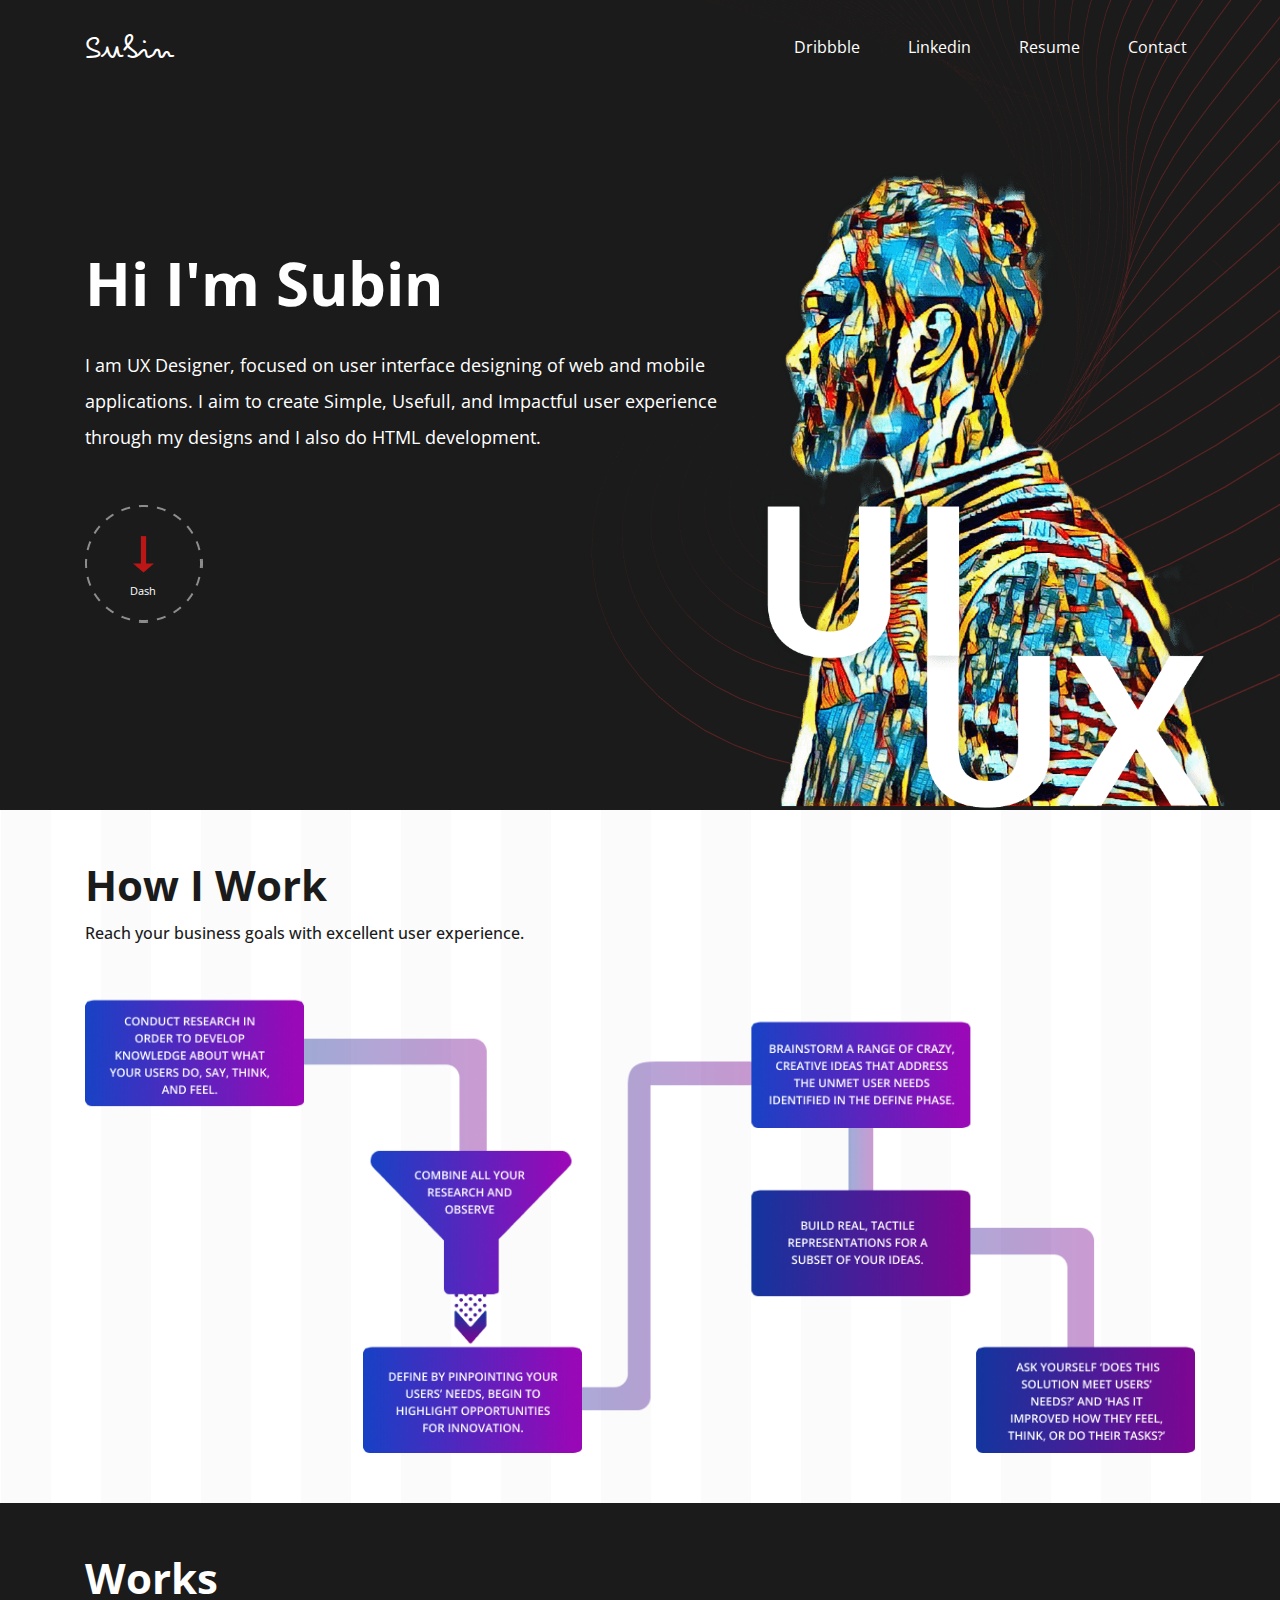
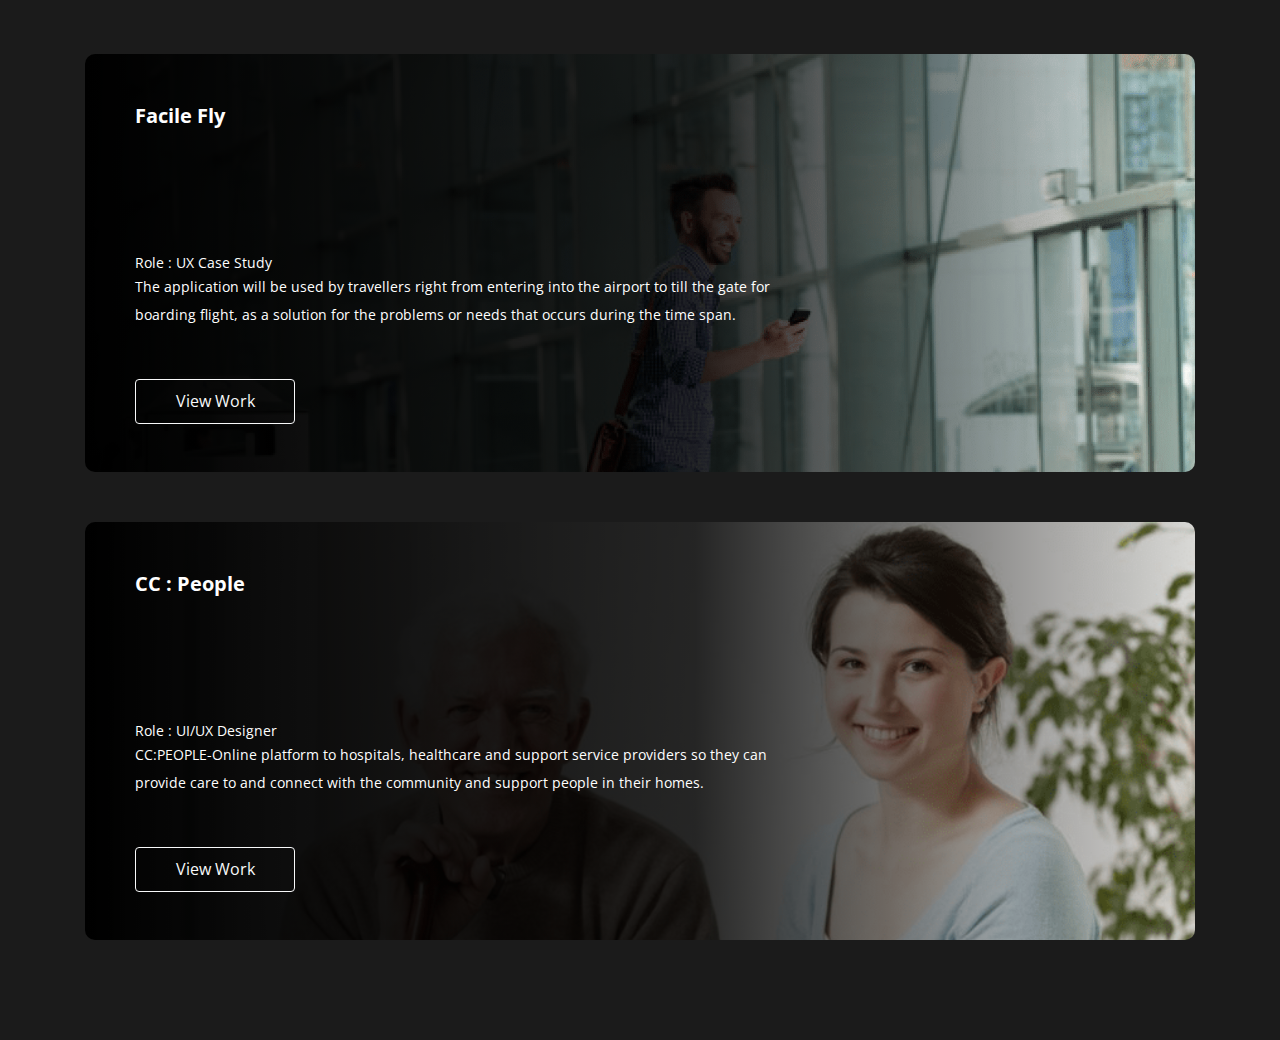
==== index.html @ e4d4bc04 "Add files via upload" ====
<!doctype html>
<html lang="en">
  <head>
    <meta charset="utf-8">
    <meta name="viewport" content="width=device-width, initial-scale=1, shrink-to-fit=no">

    <link rel="stylesheet" type="text/css" href="./css/bootstrap.min.css" media="screen"/>
    <link rel="preconnect" href="https://fonts.googleapis.com">
<link rel="preconnect" href="https://fonts.gstatic.com" crossorigin>
<link href="https://fonts.googleapis.com/css2?family=Open+Sans:ital,wght@0,400;0,600;0,700;0,800;1,400;1,600&display=swap" rel="stylesheet">
    <link rel="stylesheet" type="text/css" href="./css/index.css" media="screen"/>

    <title>Subin Paul I- UX Designer</title>
  </head>
  <body>
    
    <section class="Intro-section">
      <div class="container">
        <nav class="navbar navbar-expand-lg navbar-dark pt-3">
          <a class="navbar-brand logo" href="#">Subin</a>
          <button class="navbar-toggler" type="button" data-toggle="collapse" data-target="#navbarSupportedContent" aria-controls="navbarSupportedContent" aria-expanded="false" aria-label="Toggle navigation">
            <span class="navbar-toggler-icon"></span>
          </button>
        
          <div class="collapse navbar-collapse justify-content-end" id="navbarSupportedContent">
            <ul class="navbar-nav">
              <li class="nav-item">
                <a class="nav-link" href="https://dribbble.com/subinissac" target="_blank">Dribbble</a>
              </li>
              <li class="nav-item">
                <a class="nav-link" href="https://www.linkedin.com/in/subin-paul-i-389b82109/" target="_blank">Linkedin</a>
              </li>
              <li class="nav-item">
                <a class="nav-link" href="#" target="_blank">Resume</a>
              </li>
              <li class="nav-item">
                <a class="nav-link" href="#">Contact</a>
              </li>
              
            </ul>
          </div>
        </nav>
        <div class="row">
         
                <div class="col-12 order-1 order-lg-0 col-lg-7">
                  <div class="intro-text">
                  <h1 class="font-weight-bold">Hi I'm Subin</h1>
                  <p>I am UX Designer, focused on user interface designing of web and mobile applications. I aim to create Simple, Usefull, and Impactful user experience through my designs and I also do HTML development.</p>
                  <div class="position-relative d-inline-block">
                  <a class="border-circle" href="#just-dash">
                    <div class="border-circle-text">
                      <img class="bounce" src="./images/arrow.png"/>
                      <div class="wrk-link">Dash</div>
                    </div>

                  </a>
                  
                </div>
                </div>
              </div>
        <div class="col-12 order-0 order-lg-1 col-lg-5">
            <img class="intro-image-img img-responsive"  src="images/intro-own-image.png"/>     
        </div>
              
                
                        </div>
                      </div>
    </section>
    <section class="middle-section" id="just-dash" data-aos="fade-up" data-aos-duration="3000">
      <div class="container">
      <h1 class="sec-title mi-se-title">
        How I Work
        <p class="title-sub-text">Reach your business goals with excellent user experience.</p>

      </h1>
      <img class="img-responsive" src="images/spiprocess.png" alt="ux-designer-kochi">
</div>
    </section>
    <section class="works-sec">
      <div class="container">
        <h1 class="sec-title">
          Works
        </h1>
        <div class="row">
          <div class="col-12">
            <div class="pb-5 card proj-2">
              <h5 class="font-weight-bold mb-4">Facile Fly</h5>
              <h7 class="role">Role : UX Case Study</h7>
              <p class="pro-discrp">The application will be used by travellers right from entering into the airport to till the gate for boarding flight, as a solution for the problems or needs that occurs during the time span.</p>
              <a type="button" class="btn btn-outline-light" href="./project-1.html">View Work</a>

            </div>

          </div>
         
          <!-- <div class="col-12">
            <div class="card proj-1">
              <h6 class="font-weight-bold">Spectrum Exchange Corp</h6>
              <h6 class="role font-weight-bold">Role : UX Designer</h6>
              <p class="pro-discrp">All Real Property, Inc. (Spectrum's sister company) is also a national 1031 Exchange Qualified Intermediary - 1031 Exchange Accommodator that does IRS code section Reverse and Build-to-suit or Construction 1031 Exchanges.</p>
              <button type="button" class="btn btn-outline-light">View Work</button>

            </div>

          </div> -->
          
          <div class="col-12">
            <div class="pb-5 card proj-3">
              <h5 class="font-weight-bold mb-4">CC : People</h5>
              <h7 class="role">Role : UI/UX Designer</h7>
              <p class="pro-discrp">CC:PEOPLE-Online platform to hospitals, healthcare and support service providers so they can provide care to and connect with the community and support people in their homes.</p>
              <a type="button" class="btn btn-outline-light" href="./project-3.html">View Work</a>

            </div>

          </div>
        </div>

      </div>
    </section>
 
    <!-- Option 1: jQuery and Bootstrap Bundle (includes Popper) -->
    <script src="https://code.jquery.com/jquery-3.5.1.slim.min.js" integrity="sha384-DfXdz2htPH0lsSSs5nCTpuj/zy4C+OGpamoFVy38MVBnE+IbbVYUew+OrCXaRkfj" crossorigin="anonymous"></script>
    <script src="./js/bootstrap.bundle.min.js"></script>
    <script>
      AOS.init();
  </script>
  </body>
</html>
---- css/index.css ----
body{
font-size: 14px;
color: #2E2E38;
font-family: 'Open Sans', sans-serif;
}
@font-face {
    font-family: 'Pecita';
    font-style: normal;
    font-weight: normal;
    src: local('Pecita'), url('../images/font/Pecita.woff') format('woff');
    }
/* Bootstrap-overwrite */
.navbar-brand {
    font-family: 'Pecita';
    font-size: 35px;
}
.navbar {
    z-index: 999;
}
.card {
    background-color: #000;
    padding: 50px;
    color: #fff;
    border: 0;
    border-radius: 10px;
    overflow: hidden;
    background-size: cover;
    margin-bottom: 50px;
}
.card:before{
    content: " ";
    display: inline-block;
    /* background: rgb(0,0,0);
    background: linear-gradient(90deg, rgba(0,0,0,1) 0%, rgba(79,79,79,0) 55%, rgba(255,255,255,1) 100%); */
}
.btn-outline-light {
    color: #f8f9fa;
    border-color: #f8f9fa;
    max-width: 160px;
    height: 45px;
    justify-content: center;
    display: flex;
    flex-direction: row;
    align-items: center;
}
.navbar-dark .navbar-nav .nav-link {
    color: rgb(255 255 255);
    font-size: 16px;
}
/* Bootstrap-overwrite--END */
/* custom */
.Intro-section{
    background-color: #1B1B1B;
    height: 90vh;
    position: relative;
    background-image: url(../images/intro-pattern.png);
    background-position: 330px 0px;
    background-repeat: no-repeat;
    overflow: hidden;
}
.intro-image-img{
    position: absolute;
    max-width: 100%;
    top: 71px;
}
.intro-text{
    color: #fff;
    padding-top: 160px;
}
.intro-text h1{
    font-size: 60px;
    margin-bottom: 28px;
}
.intro-text p{
    font-size: 18px;
    line-height: 2;
    margin-bottom: 50px;
}
.border-circle{
    height: 118px;
    width: 118px;
    display: inline-block;
    color: #fff;
    font-size: 11px;
}
.border-circle:hover{
    color: #BC1616;
}
.border-circle:hover .bounce{
    animation: none;
}
.border-circle:hover.border-circle:before{
    animation: none;
    opacity: 1;
}
.border-circle:hover{

}
.border-circle:before{
    content: " ";
  background-image: url(../images/Ellipse.png);
  height: 118px;
    width: 118px;
    display: block;
    -webkit-animation: spinX 3s infinite;
    animation: spin 6s linear infinite;
    opacity: .5;

}
@keyframes spin {
    0% {
       transform: rotate(0deg);
    }
    100% {
       transform: rotate(360deg);
    }
 }
.border-circle-text{
    position: absolute;
    top: 50%;
    left: 50%;
    margin-left: -14px;
    text-align: center;
    margin-top: -30px;
    
  }
  .wrk-link{
      padding-top: 10px;
  }
  .bounce {
	-moz-animation: bounce 3s infinite;
	-webkit-animation: bounce 3s infinite;
	animation: bounce 3s infinite;
}
@-moz-keyframes bounce {
  0%, 20%, 50%, 80%, 100% {
    -moz-transform: translateY(0);
    transform: translateY(0);
  }
  40% {
    -moz-transform: translateY(-30px);
    transform: translateY(-30px);
  }
  60% {
    -moz-transform: translateY(-15px);
    transform: translateY(-15px);
  }
}
@-webkit-keyframes bounce {
  0%, 20%, 50%, 80%, 100% {
    -webkit-transform: translateY(0);
    transform: translateY(0);
  }
  40% {
    -webkit-transform: translateY(-30px);
    transform: translateY(-30px);
  }
  60% {
    -webkit-transform: translateY(-15px);
    transform: translateY(-15px);
  }
}
@keyframes bounce {
  0%, 20%, 50%, 80%, 100% {
    -moz-transform: translateY(0);
    -ms-transform: translateY(0);
    -webkit-transform: translateY(0);
    transform: translateY(0);
  }
  40% {
    -moz-transform: translateY(-30px);
    -ms-transform: translateY(-30px);
    -webkit-transform: translateY(-30px);
    transform: translateY(-30px);
  }
  60% {
    -moz-transform: translateY(-15px);
    -ms-transform: translateY(-15px);
    -webkit-transform: translateY(-15px);
    transform: translateY(-15px);
  }
}
.middle-section{
    background-image: url(../images/middle-sec-bg.png);
    min-height: auto;
    padding-top: 50px;
    padding-bottom: 50px;
}
.mi-se-title{
    color: #1B1B1B !important;
}
.title-sub-text{
    font-size: 16px;
    margin-top: 14px;
    font-weight: 500;
}
.sec-title{
    font-size: 42px !important;
    font-weight: bold;
    margin: 0px 0px 50px;
    color:#ffffff;
}
.img-responsive{
    width: 100%;
  height: auto;
}
.works-sec{
    background-color: #1B1B1B;
    padding-top: 50px;
    padding-bottom: 50px;
}
.role{
    margin-top: 100px !important;
    margin-bottom: 0px;
}
.pro-discrp{
    font-size: 14px;
    margin-bottom: 50px;
    width: calc(100% - 0vw);
    font-weight: 400;
    line-height: 2;
   
}
.proj-1{
    background-image: linear-gradient(
90deg
, rgba(0,0,0,1) 0%, rgb(0 0 0 / 84%) 55%, rgb(255 255 255 / 0%) 100%), url(../images/realestate.png);
}
.proj-2{
    background-image: linear-gradient(
90deg
, rgba(0,0,0,1) 0%, rgb(0 0 0 / 84%) 55%, rgb(255 255 255 / 0%) 100%), url(../images/facile-fly.png);
}
.proj-3{
    background-image: linear-gradient(
90deg
, rgba(0,0,0,1) 0%, rgb(0 0 0 / 84%) 55%, rgb(255 255 255 / 0%) 100%), url(../images/ccpeople.png);
}
.card.proj-1 h6:first-child{
font-size: 22px;
}
.position-relative.d-inline-block{
    z-index: 999;
}
/* custom-END*/
/* COmmon*/
#myBtn {
    display: none;
    position: fixed;
    bottom: 20px;
    right: 30px;
    z-index: 99;
    font-size: 18px;
    border: none;
    outline: none;
    background-color: red;
    color: white;
    cursor: pointer;
    padding: 15px;
    border-radius: 4px;
  }
  
  #myBtn:hover {
    background-color: #555;
  }
.mt-50{
    margin-top: 50px !important;
}
.mt-30 {
    margin-top: 30px !important;
}
.mb-30{
    margin-bottom: 30px !important;
}
.pro-cover{
    height: auto;
    background-color: rgb(0 4 16 / 63%);
}
.pro-cover .container{
    height: 100%;
    display: flex;
    flex-direction: column;
    justify-content: space-between;
    padding-bottom: 30px;
}
.Pr-head{
    background-repeat: no-repeat;
    background-size: cover;
}
.role{
    margin-top: 0px;
}
.role .label{
    color: #d88d8d;
    font-size: 14px;
    margin-bottom: 10px;
    font-weight: 600;
}

.role .value{
    color: #ffffff;
    font-size: 16px;
    font-weight: 500;
    line-height: 26px;
}
.title-h2{
    FONT-SIZE: 24PX;
    font-weight: 700;
    color: #c7c7c7;
    LETTER-SPACING: 0;
    line-height: 1;
    margin-bottom: 16px;
}
.title-h3{
    FONT-SIZE: 16PX;
    font-weight: 600;
    color: #090909;
    LETTER-SPACING: 0;
    line-height: 1;
    margin: 16px 0 0px;
}
img{
    max-width: 100%;
}
.navbar-expand-lg {
    padding: .5rem 0;
}
/* COmmon---end*/
/* CC---Start*/
    .Pr-head.pro-3{
        background-image: url(../images/ccpeople.png);
   }
.title-left{
    font-size: 24px;
    color: #f15b34;
    font-weight: 600;
    text-align: center;
    margin-bottom: 25px;

}
.cc-people-content .p-content{
    font-size: 16px;
    line-height: 1.7;
}
.img-shadow{
    box-shadow: 0px 0px 17px 10px #e2e2e2;
    margin-bottom: 30px;
}
.cc-people-content h4 {
    font-size: 18px;
    font-weight: 600;
}
/* CC---END*/

/* MQ -----------------------------------------------------------------------*/
@media (min-width: 992px) { 
    .pro-discrp{
        width: calc(100% - 29vw);
    }

.navbar-expand-lg .navbar-nav .nav-link {
    padding-left: 2.5rem;
}
}
@media (max-width: 1024px) { 
.Intro-section {
    height: auto;
    overflow: unset;
    padding-bottom: 50px;
}
}
@media (max-width: 768px) { 
    .intro-text {
        color: #fff;
        padding-top: 245px;
    }
    .intro-image-img {
        position: absolute;
    max-width: unset;
    top: -89px;
    opacity: .1;
    right: 0;
    z-index: 0;
    height: calc(100vh - 23vh);
    width: unset;
    }
    .Intro-section {
        background-position: -330px 0px;
    }
    .navbar-dark .navbar-collapse .navbar-nav .nav-link {
        border-bottom: 1px solid #2d2d2d;
    }
 }
 @media (max-width: 567px)  {
    .intro-image-img {
        opacity: .1;
        right: 0;
        top: unset;
    }
    .intro-text {
        padding-top: 55px;
    }
    .card {
        padding: 20px;
 }
}
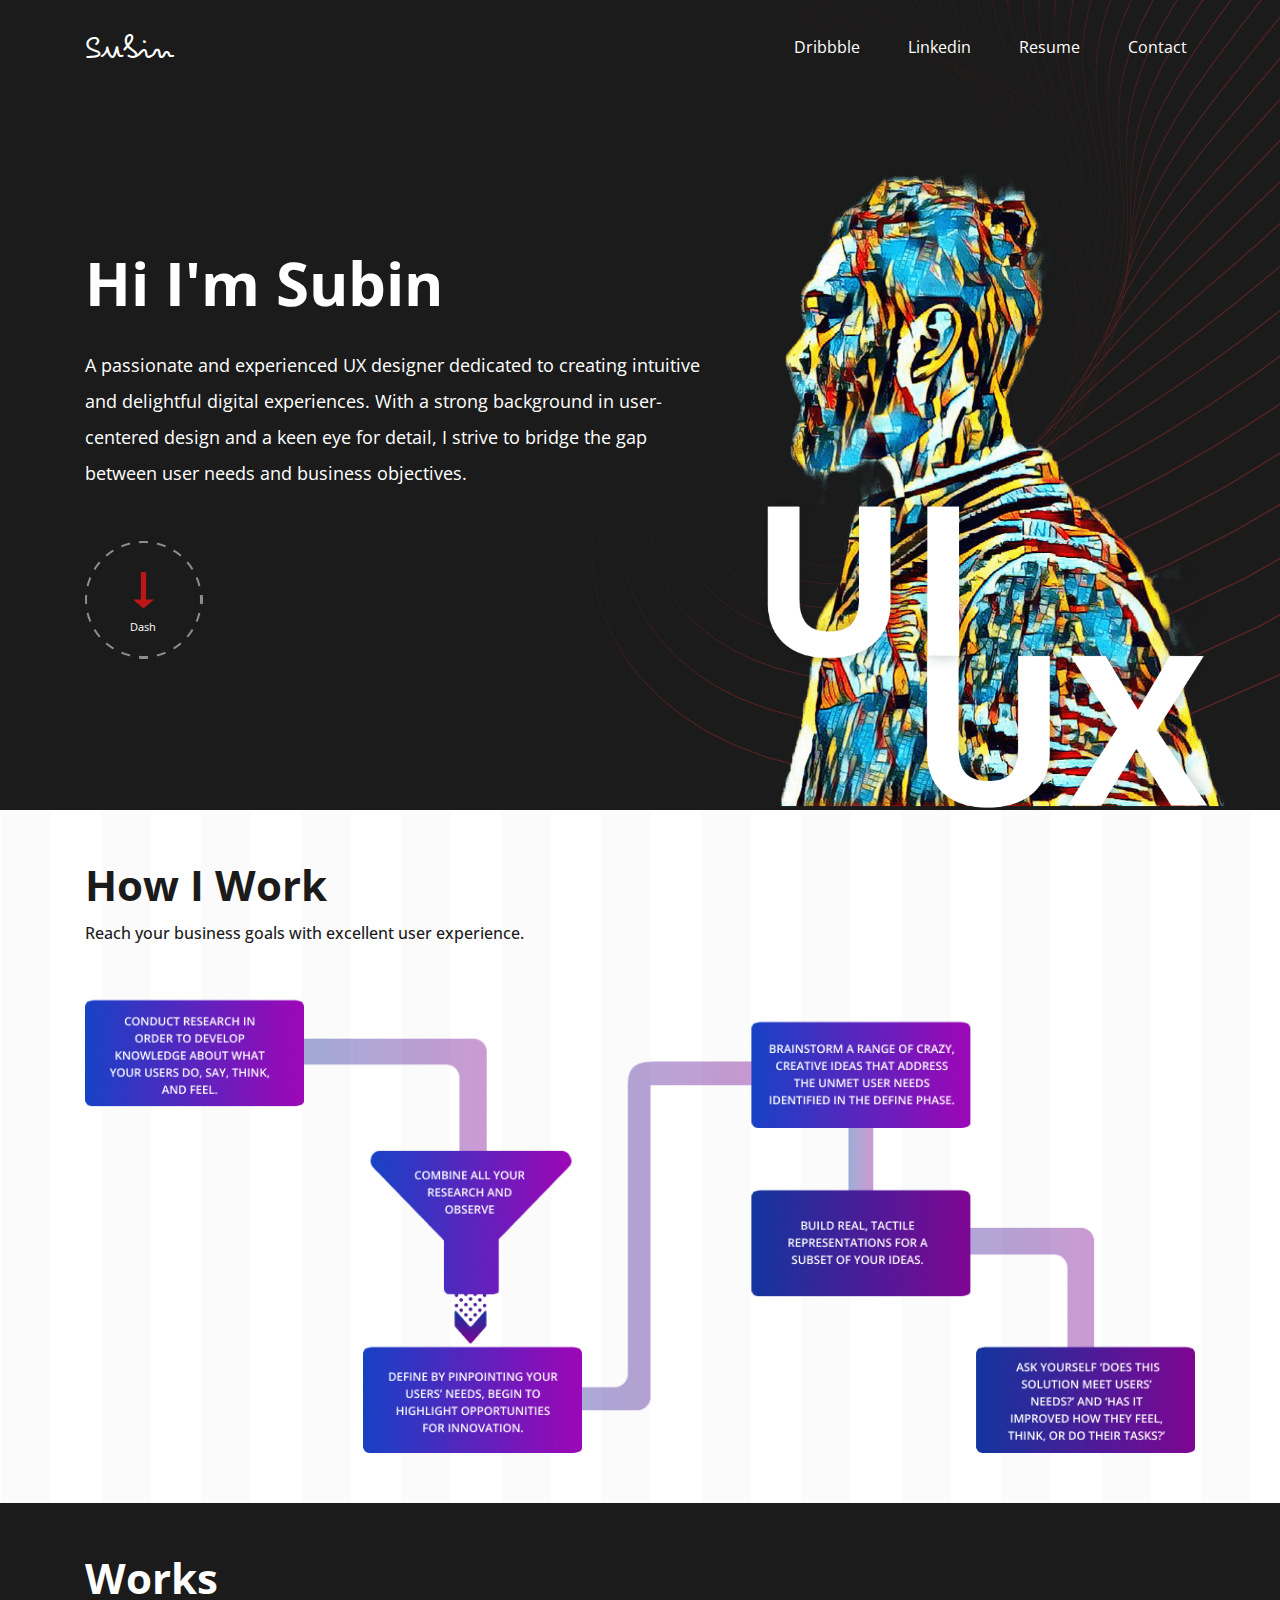
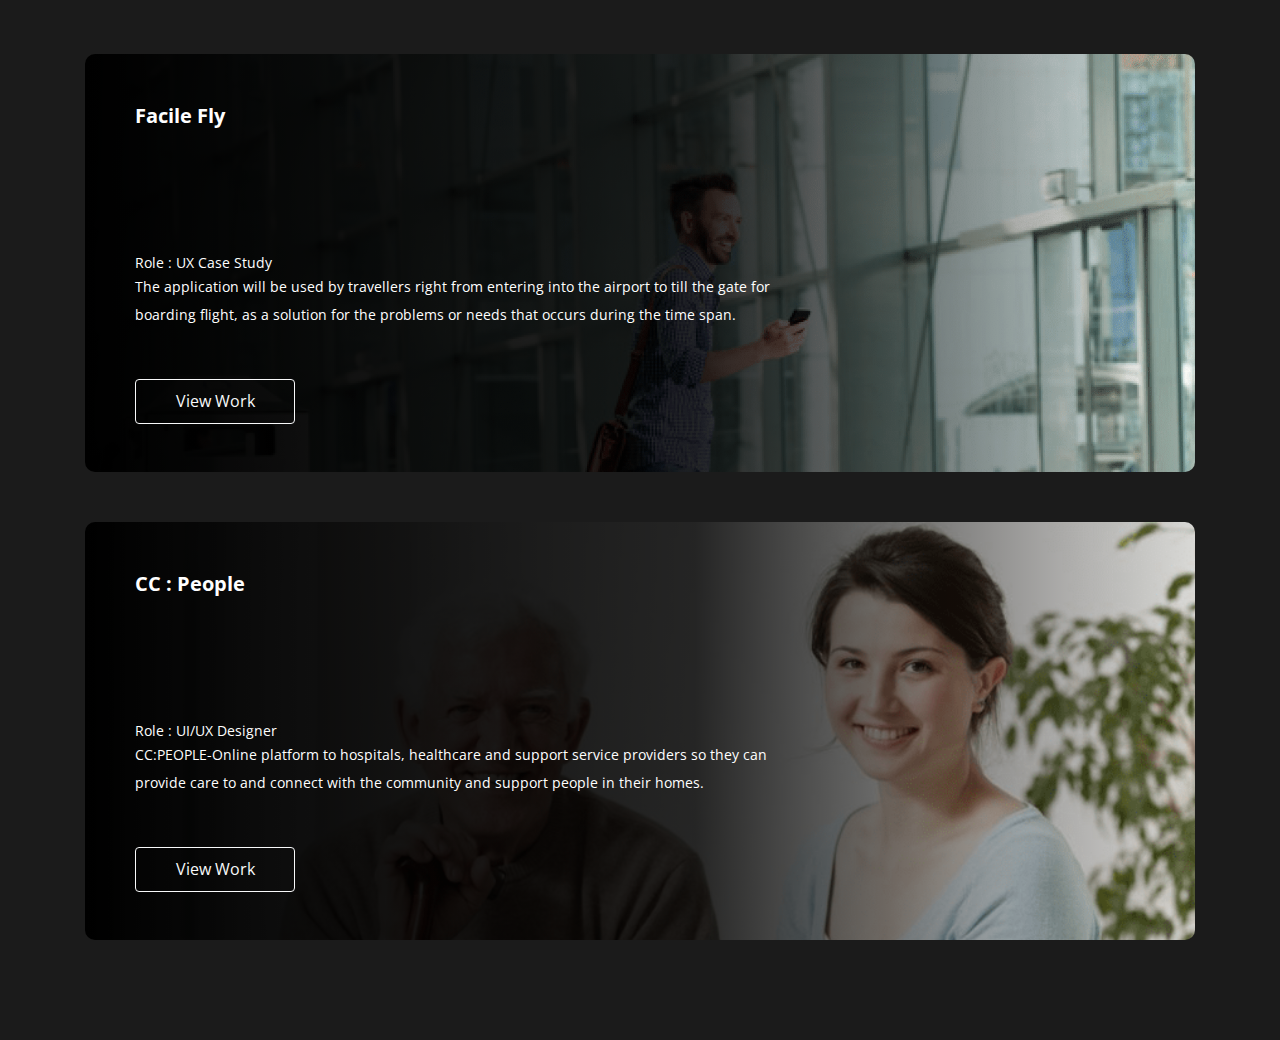
==== commit 8679a01d: "google Update index.html" ====
--- a/index.html
+++ b/index.html
@@ -3,15 +3,24 @@
   <head>
     <meta charset="utf-8">
     <meta name="viewport" content="width=device-width, initial-scale=1, shrink-to-fit=no">
-
+ <title>Subin Paul I- UX Designer</title>
     <link rel="stylesheet" type="text/css" href="./css/bootstrap.min.css" media="screen"/>
     <link rel="preconnect" href="https://fonts.googleapis.com">
 <link rel="preconnect" href="https://fonts.gstatic.com" crossorigin>
 <link href="https://fonts.googleapis.com/css2?family=Open+Sans:ital,wght@0,400;0,600;0,700;0,800;1,400;1,600&display=swap" rel="stylesheet">
     <link rel="stylesheet" type="text/css" href="./css/index.css" media="screen"/>
 
-    <title>Subin Paul I- UX Designer</title>
+    <!-- Google tag (gtag.js) -->
+<script async src="https://www.googletagmanager.com/gtag/js?id=G-XNGBHNLJ2L"></script>
+<script>
+  window.dataLayer = window.dataLayer || [];
+  function gtag(){dataLayer.push(arguments);}
+  gtag('js', new Date());
+
+  gtag('config', 'G-XNGBHNLJ2L');
+</script>
   </head>
+  
   <body>
     
     <section class="Intro-section">
@@ -45,7 +54,7 @@
                 <div class="col-12 order-1 order-lg-0 col-lg-7">
                   <div class="intro-text">
                   <h1 class="font-weight-bold">Hi I'm Subin</h1>
-                  <p>I am UX Designer, focused on user interface designing of web and mobile applications. I aim to create Simple, Usefull, and Impactful user experience through my designs and I also do HTML development.</p>
+                  <p>A passionate and experienced UX designer dedicated to creating intuitive and delightful digital experiences. With a strong background in user-centered design and a keen eye for detail, I strive to bridge the gap between user needs and business objectives.</p>
                   <div class="position-relative d-inline-block">
                   <a class="border-circle" href="#just-dash">
                     <div class="border-circle-text">
@@ -126,4 +135,4 @@
       AOS.init();
   </script>
   </body>
-</html>+</html>
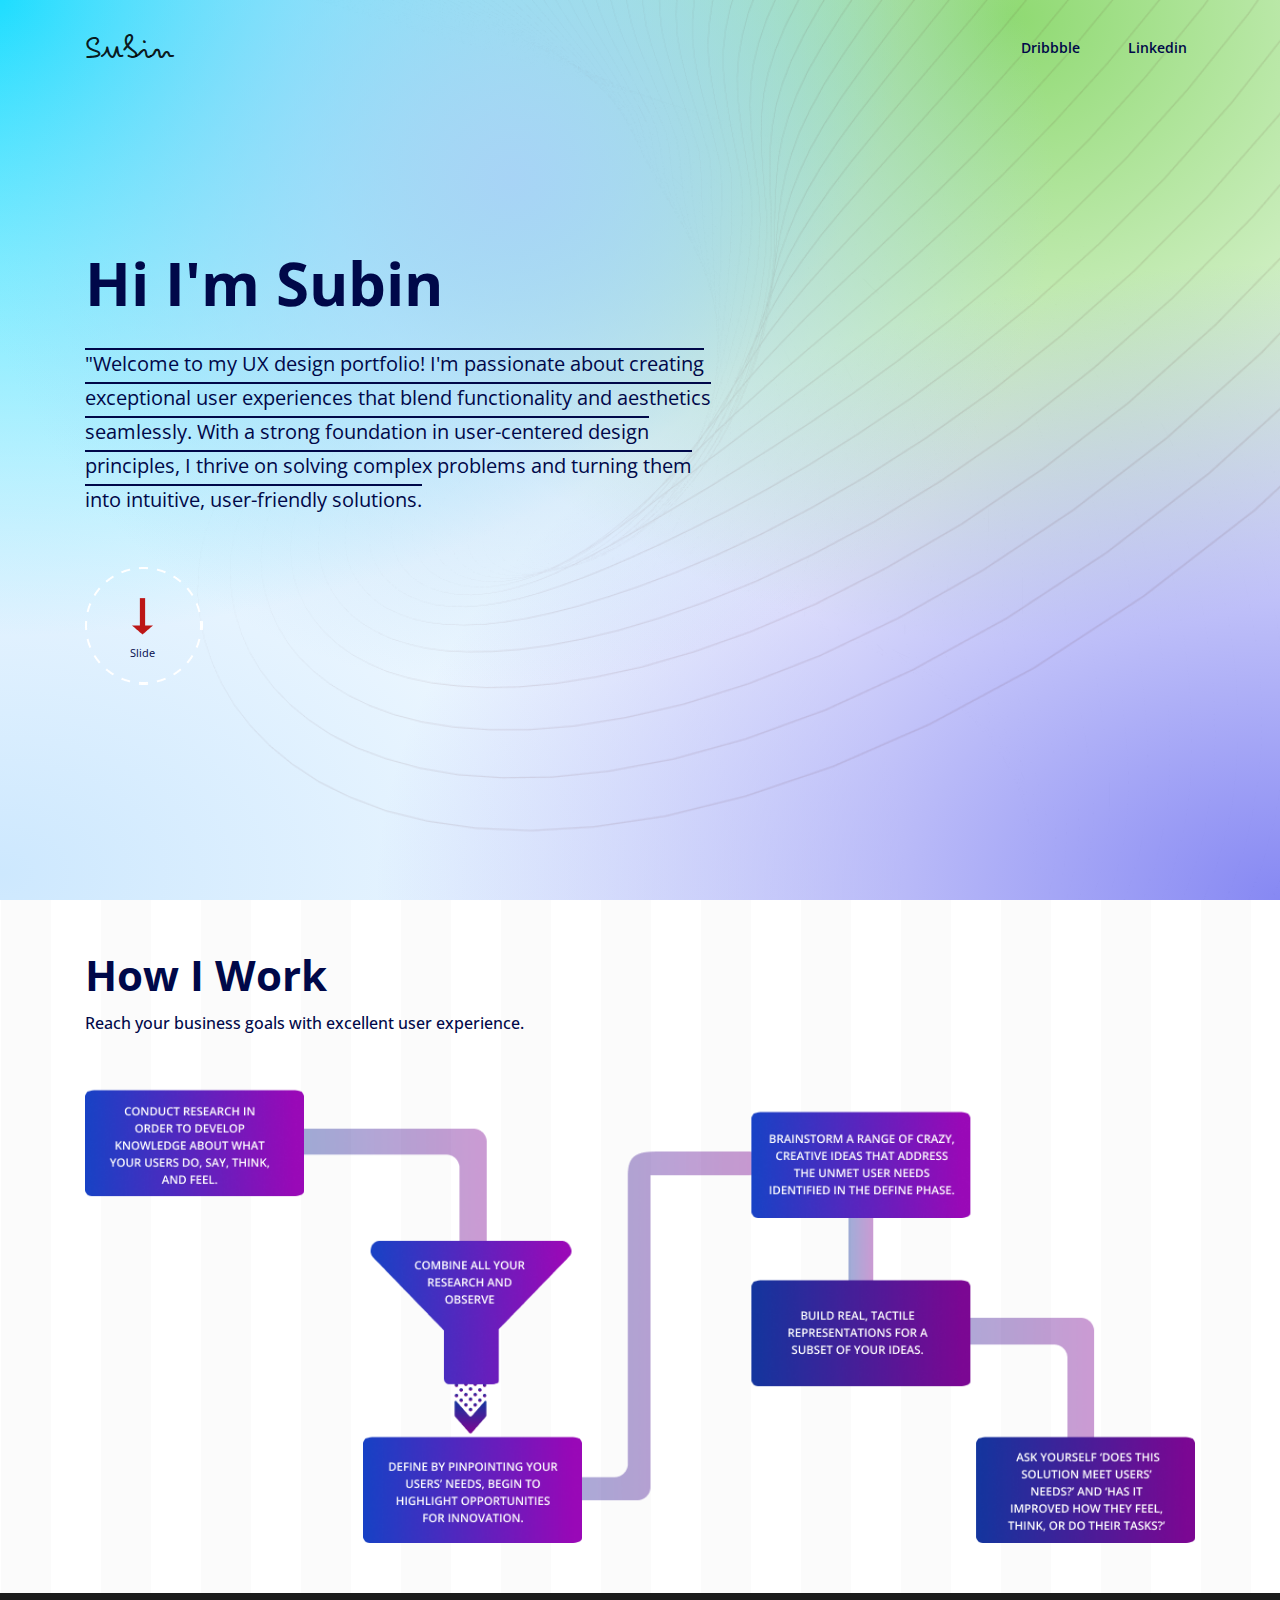
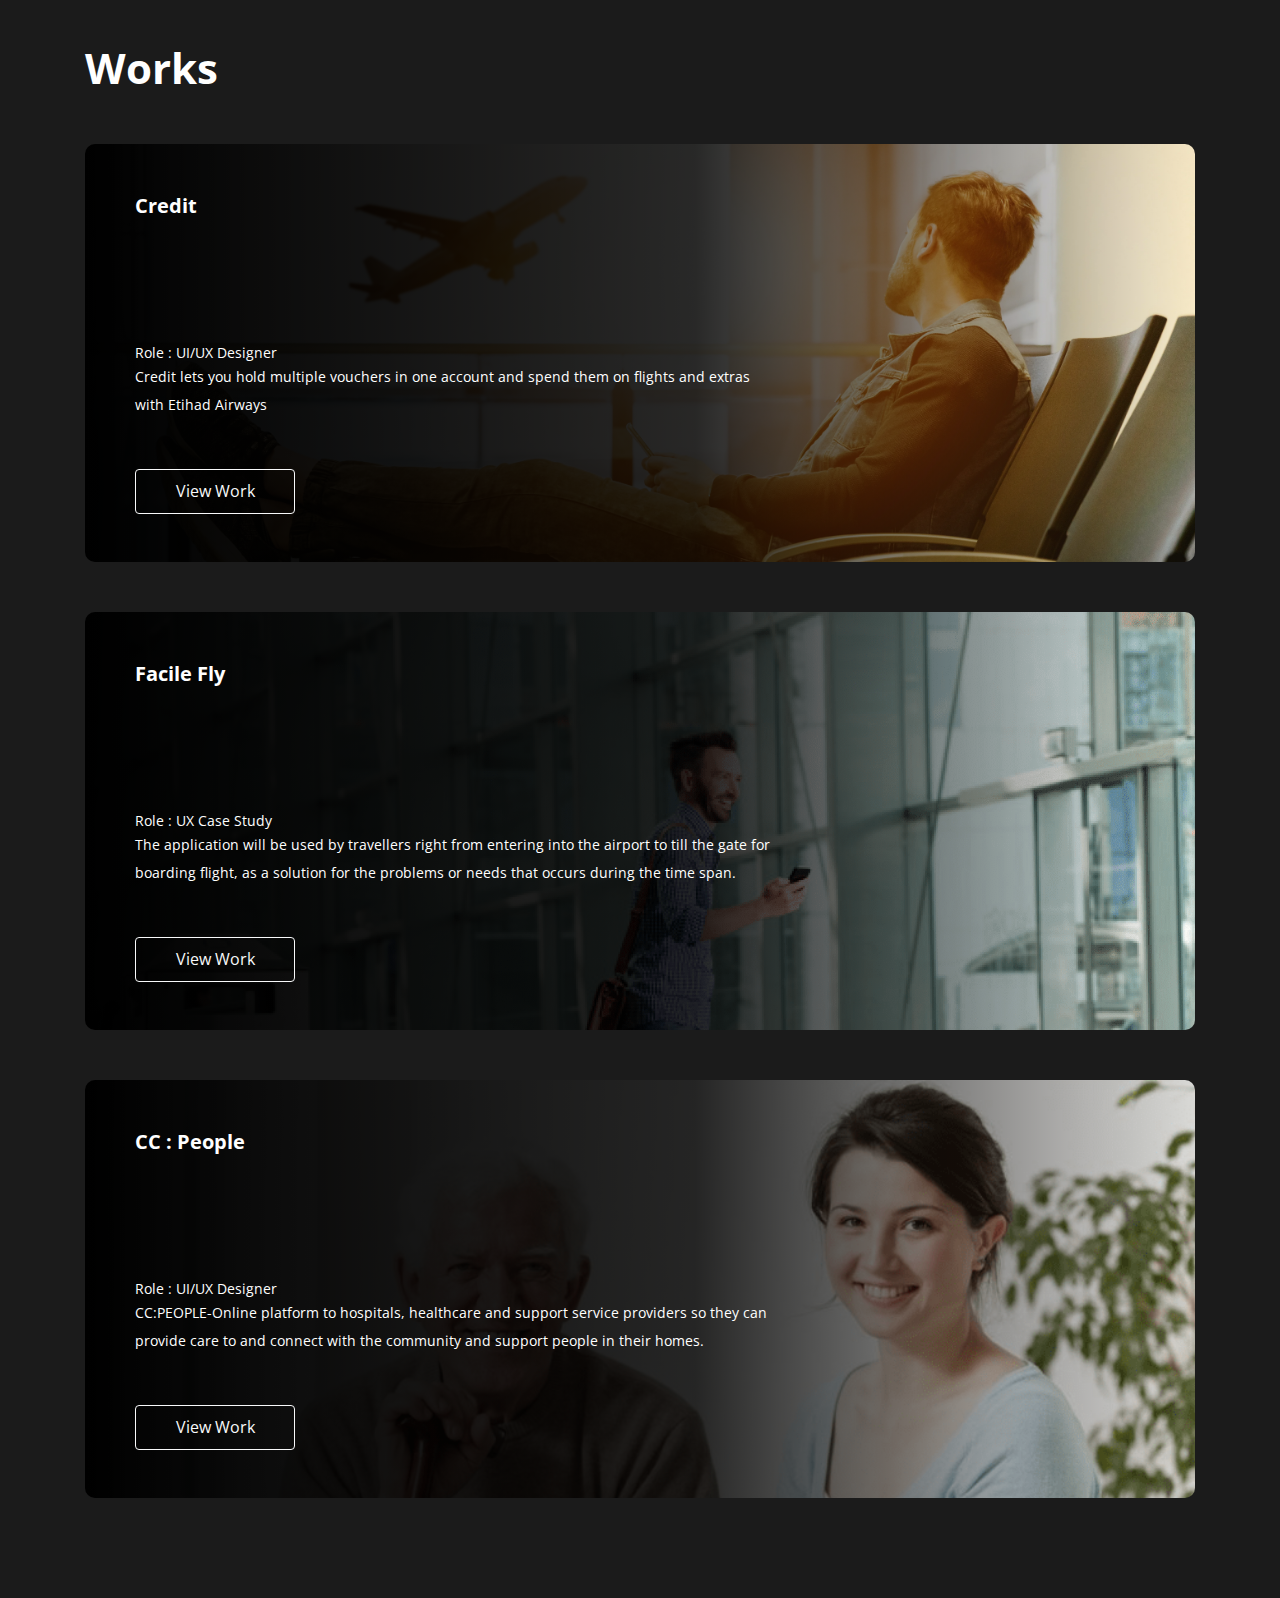
==== commit 80ea3416: "new changes 6-10" ====
--- a/index.html
+++ b/index.html
@@ -25,7 +25,7 @@
     
     <section class="Intro-section">
       <div class="container">
-        <nav class="navbar navbar-expand-lg navbar-dark pt-3">
+        <nav class="navbar navbar-expand-lg navbar-light pt-3">
           <a class="navbar-brand logo" href="#">Subin</a>
           <button class="navbar-toggler" type="button" data-toggle="collapse" data-target="#navbarSupportedContent" aria-controls="navbarSupportedContent" aria-expanded="false" aria-label="Toggle navigation">
             <span class="navbar-toggler-icon"></span>
@@ -39,12 +39,12 @@
               <li class="nav-item">
                 <a class="nav-link" href="https://www.linkedin.com/in/subin-paul-i-389b82109/" target="_blank">Linkedin</a>
               </li>
-              <li class="nav-item">
+              <!-- <li class="nav-item">
                 <a class="nav-link" href="#" target="_blank">Resume</a>
               </li>
               <li class="nav-item">
                 <a class="nav-link" href="#">Contact</a>
-              </li>
+              </li> -->
               
             </ul>
           </div>
@@ -54,12 +54,12 @@
                 <div class="col-12 order-1 order-lg-0 col-lg-7">
                   <div class="intro-text">
                   <h1 class="font-weight-bold">Hi I'm Subin</h1>
-                  <p>A passionate and experienced UX designer dedicated to creating intuitive and delightful digital experiences. With a strong background in user-centered design and a keen eye for detail, I strive to bridge the gap between user needs and business objectives.</p>
+                  <p>"Welcome to my UX design portfolio! I'm passionate about creating exceptional user experiences that blend functionality and aesthetics seamlessly. With a strong foundation in user-centered design principles, I thrive on solving complex problems and turning them into intuitive, user-friendly solutions.</p>
                   <div class="position-relative d-inline-block">
                   <a class="border-circle" href="#just-dash">
                     <div class="border-circle-text">
                       <img class="bounce" src="./images/arrow.png"/>
-                      <div class="wrk-link">Dash</div>
+                      <div class="wrk-link">Slide</div>
                     </div>
 
                   </a>
@@ -68,7 +68,7 @@
                 </div>
               </div>
         <div class="col-12 order-0 order-lg-1 col-lg-5">
-            <img class="intro-image-img img-responsive"  src="images/intro-own-image.png"/>     
+            <!-- <img class="intro-image-img img-responsive"  src="images/intro-own-image.png"/>      -->
         </div>
               
                 
@@ -91,6 +91,17 @@
           Works
         </h1>
         <div class="row">
+          <div class="col-12">
+            <div class="pb-5 card proj-4">
+              <h5 class="font-weight-bold mb-4">Credit</h5>
+              <h7 class="role">Role : UI/UX Designer</h7>
+              <p class="pro-discrp">Credit lets you hold multiple vouchers in one account and spend them on flights and extras
+                with Etihad Airways</p>
+              <a type="button" class="btn btn-outline-light" href="./project-4.html">View Work</a>
+
+            </div>
+
+          </div>
           <div class="col-12">
             <div class="pb-5 card proj-2">
               <h5 class="font-weight-bold mb-4">Facile Fly</h5>
--- a/css/index.css
+++ b/css/index.css
@@ -13,6 +13,7 @@
 .navbar-brand {
     font-family: 'Pecita';
     font-size: 35px;
+    color: #000849;
 }
 .navbar {
     z-index: 999;
@@ -43,20 +44,35 @@
     flex-direction: row;
     align-items: center;
 }
-.navbar-dark .navbar-nav .nav-link {
-    color: rgb(255 255 255);
-    font-size: 16px;
+.navbar-light .navbar-nav .nav-link {
+    color: #000849;
+    font-size: 14px;
+    font-weight: 600;
 }
 /* Bootstrap-overwrite--END */
 /* custom */
 .Intro-section{
     background-color: #1B1B1B;
-    height: 90vh;
-    position: relative;
-    background-image: url(../images/intro-pattern.png);
-    background-position: 330px 0px;
-    background-repeat: no-repeat;
+    
+    background-color:hsla(0,0%,100%,1);
+background-image:
+radial-gradient(at 40% 20%, hsla(206,81%,81%,1) 0px, transparent 50%),
+radial-gradient(at 100% 100%, hsla(239,82%,74%,1) 0px, transparent 50%),
+radial-gradient(at 0% 0%, hsla(189,100%,56%,1) 0px, transparent 50%),
+radial-gradient(at 0% 97%, hsla(207,96%,90%,1) 0px, transparent 50%),
+radial-gradient(at 79% 2%, hsla(103,58%,65%,1) 0px, transparent 50%);
     overflow: hidden;
+    height: 100vh;
+}
+.Intro-section:before{
+    background: url(../images/intro-pattern.png) no-repeat center center/cover;
+    content: '';
+    position: absolute;
+    top: 0px;
+    left: 0px;
+    width: 100%;
+    height: 100%;
+    opacity: .1; 
 }
 .intro-image-img{
     position: absolute;
@@ -64,7 +80,7 @@
     top: 71px;
 }
 .intro-text{
-    color: #fff;
+    color: #000849;
     padding-top: 160px;
 }
 .intro-text h1{
@@ -72,15 +88,16 @@
     margin-bottom: 28px;
 }
 .intro-text p{
-    font-size: 18px;
-    line-height: 2;
+    font-size: 20px;
+    line-height: 1.7;
     margin-bottom: 50px;
+    text-decoration: overline;
 }
 .border-circle{
     height: 118px;
     width: 118px;
     display: inline-block;
-    color: #fff;
+    color: #000849;;
     font-size: 11px;
 }
 .border-circle:hover{
@@ -104,7 +121,6 @@
     display: block;
     -webkit-animation: spinX 3s infinite;
     animation: spin 6s linear infinite;
-    opacity: .5;
 
 }
 @keyframes spin {
@@ -187,7 +203,7 @@
     padding-bottom: 50px;
 }
 .mi-se-title{
-    color: #1B1B1B !important;
+    color: #000849 !important;
 }
 .title-sub-text{
     font-size: 16px;
@@ -235,6 +251,11 @@
     background-image: linear-gradient(
 90deg
 , rgba(0,0,0,1) 0%, rgb(0 0 0 / 84%) 55%, rgb(255 255 255 / 0%) 100%), url(../images/ccpeople.png);
+}
+.proj-4{
+    background-image: linear-gradient(
+90deg
+, rgba(0,0,0,1) 0%, rgb(0 0 0 / 84%) 55%, rgb(255 255 255 / 0%) 100%), url(../images/etihad/head-img.webp);
 }
 .card.proj-1 h6:first-child{
 font-size: 22px;
@@ -330,6 +351,9 @@
     .Pr-head.pro-3{
         background-image: url(../images/ccpeople.png);
    }
+   .Pr-head.pro-4{
+    background-image: url(../images/etihad/head-img.webp);
+}
 .title-left{
     font-size: 24px;
     color: #f15b34;
@@ -364,14 +388,11 @@
 }
 @media (max-width: 1024px) { 
 .Intro-section {
-    height: auto;
-    overflow: unset;
     padding-bottom: 50px;
 }
 }
 @media (max-width: 768px) { 
     .intro-text {
-        color: #fff;
         padding-top: 245px;
     }
     .intro-image-img {
@@ -384,10 +405,7 @@
     height: calc(100vh - 23vh);
     width: unset;
     }
-    .Intro-section {
-        background-position: -330px 0px;
-    }
-    .navbar-dark .navbar-collapse .navbar-nav .nav-link {
+    .navbar-light .navbar-collapse .navbar-nav .nav-link {
         border-bottom: 1px solid #2d2d2d;
     }
  }
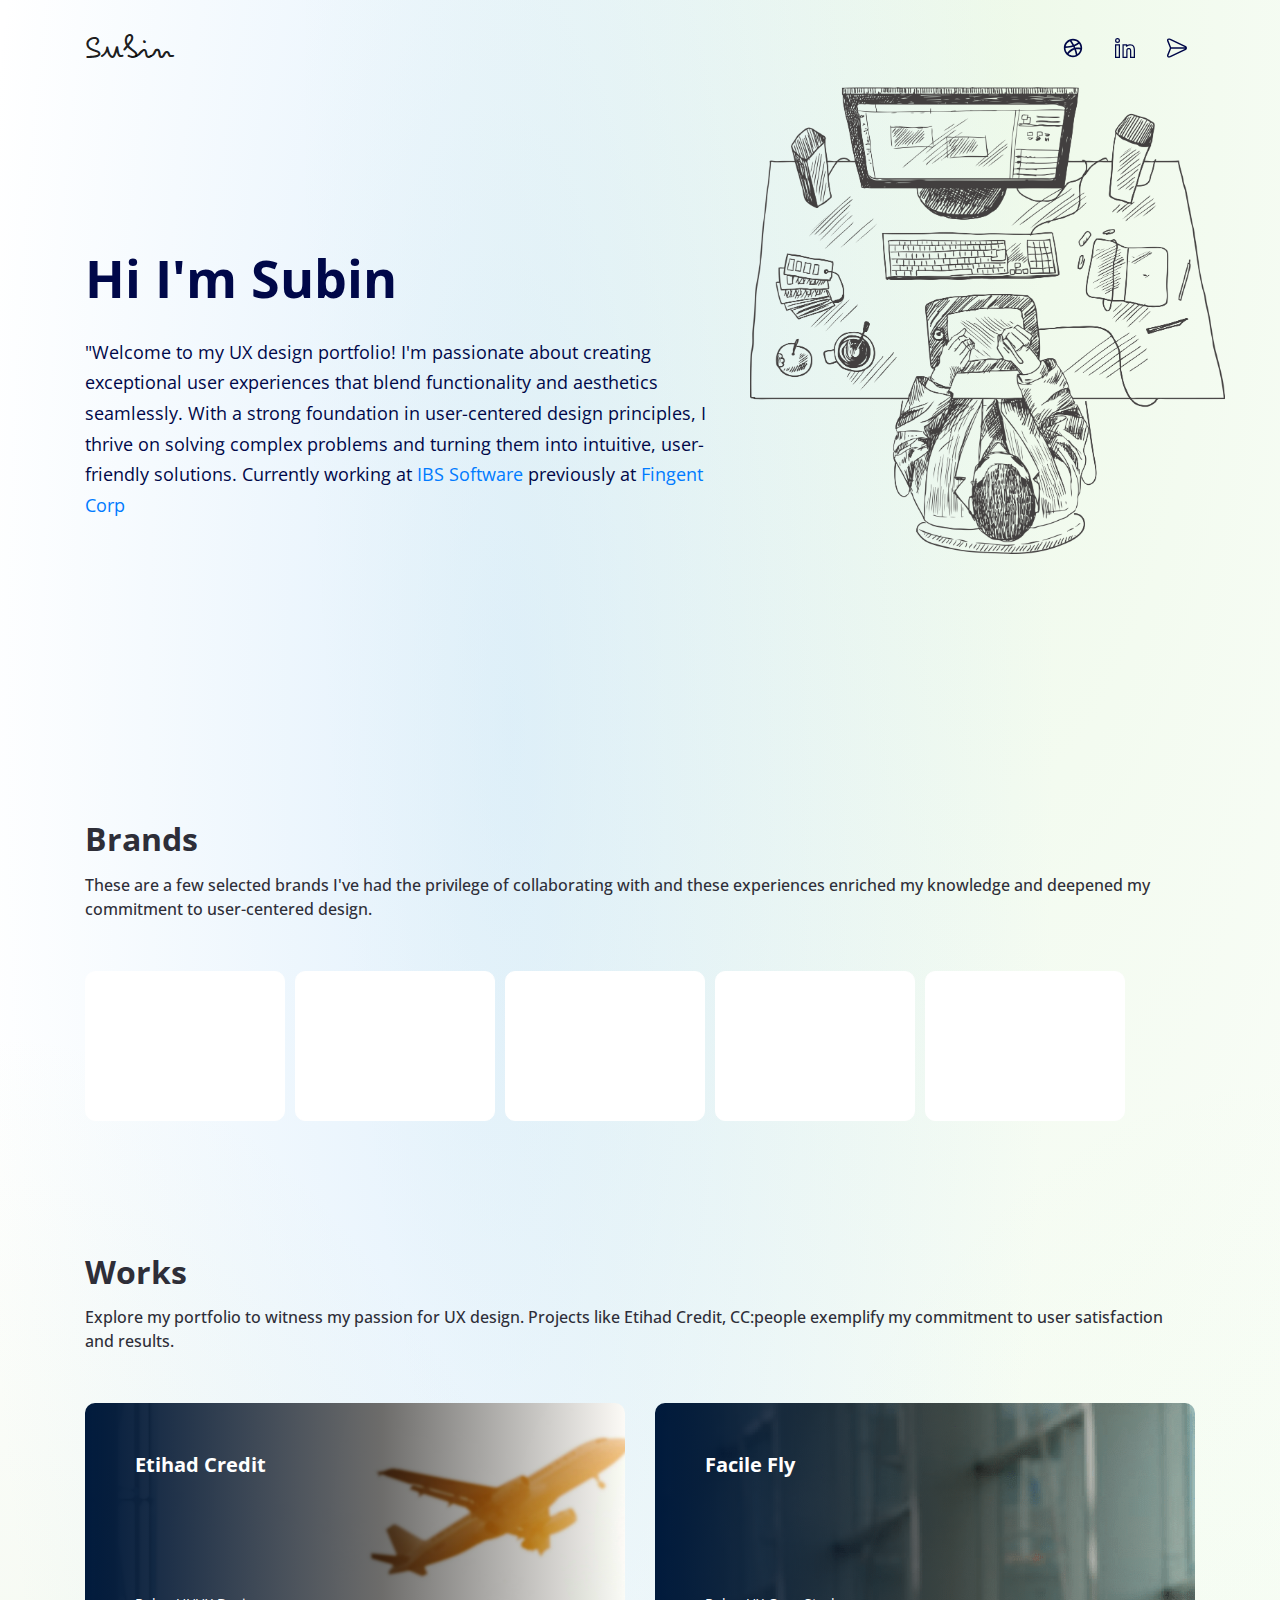
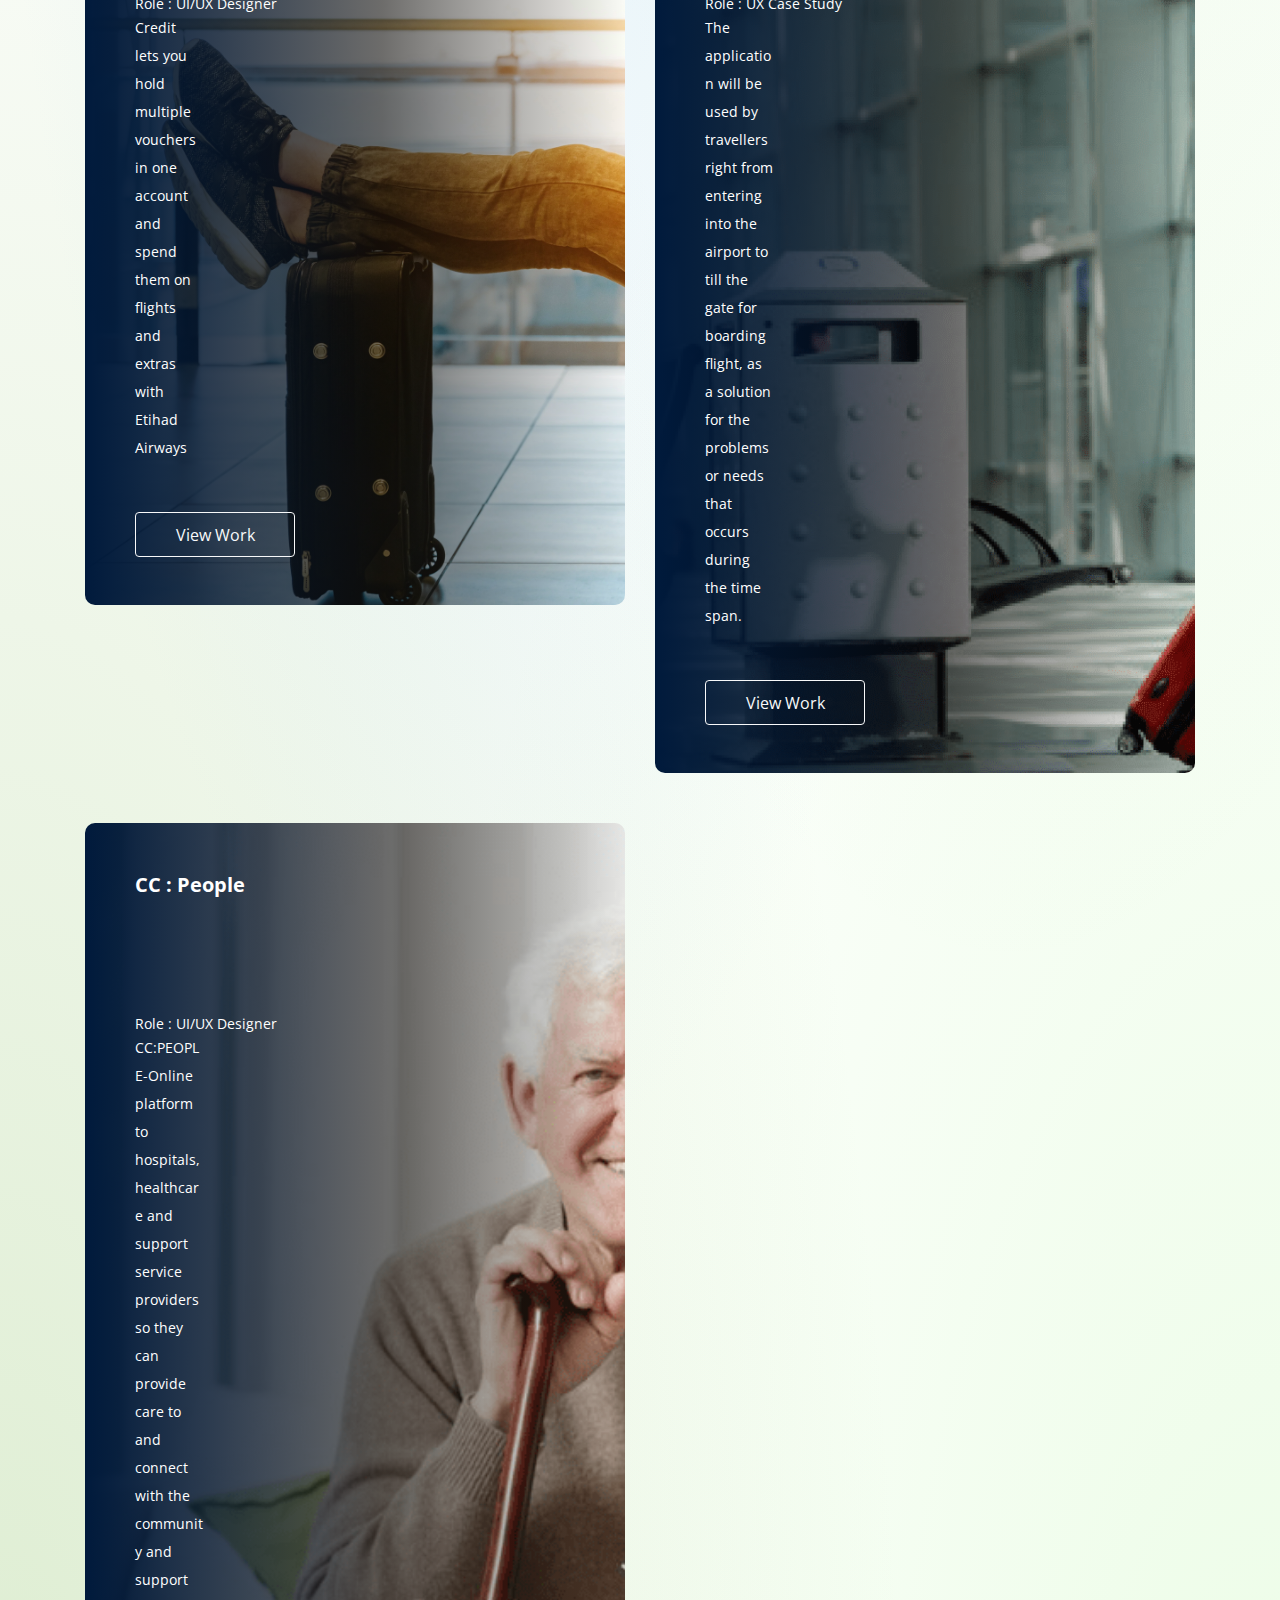
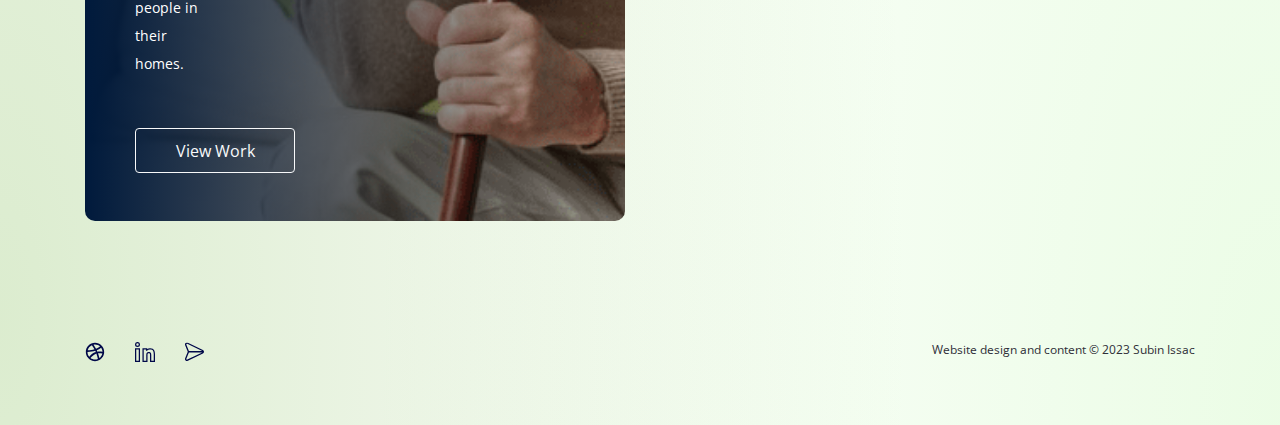
==== commit 32f0a223: "Update index.html" ====
--- a/index.html
+++ b/index.html
@@ -1,119 +1,187 @@
 <!doctype html>
 <html lang="en">
-  <head>
-    <meta charset="utf-8">
-    <meta name="viewport" content="width=device-width, initial-scale=1, shrink-to-fit=no">
- <title>Subin Paul I- UX Designer</title>
-    <link rel="stylesheet" type="text/css" href="./css/bootstrap.min.css" media="screen"/>
-    <link rel="preconnect" href="https://fonts.googleapis.com">
-<link rel="preconnect" href="https://fonts.gstatic.com" crossorigin>
-<link href="https://fonts.googleapis.com/css2?family=Open+Sans:ital,wght@0,400;0,600;0,700;0,800;1,400;1,600&display=swap" rel="stylesheet">
-    <link rel="stylesheet" type="text/css" href="./css/index.css" media="screen"/>
-
-    <!-- Google tag (gtag.js) -->
-<script async src="https://www.googletagmanager.com/gtag/js?id=G-XNGBHNLJ2L"></script>
-<script>
-  window.dataLayer = window.dataLayer || [];
-  function gtag(){dataLayer.push(arguments);}
-  gtag('js', new Date());
-
-  gtag('config', 'G-XNGBHNLJ2L');
-</script>
-  </head>
-  
-  <body>
-    
-    <section class="Intro-section">
-      <div class="container">
-        <nav class="navbar navbar-expand-lg navbar-light pt-3">
-          <a class="navbar-brand logo" href="#">Subin</a>
-          <button class="navbar-toggler" type="button" data-toggle="collapse" data-target="#navbarSupportedContent" aria-controls="navbarSupportedContent" aria-expanded="false" aria-label="Toggle navigation">
-            <span class="navbar-toggler-icon"></span>
-          </button>
-        
-          <div class="collapse navbar-collapse justify-content-end" id="navbarSupportedContent">
-            <ul class="navbar-nav">
-              <li class="nav-item">
-                <a class="nav-link" href="https://dribbble.com/subinissac" target="_blank">Dribbble</a>
-              </li>
-              <li class="nav-item">
-                <a class="nav-link" href="https://www.linkedin.com/in/subin-paul-i-389b82109/" target="_blank">Linkedin</a>
-              </li>
-              <!-- <li class="nav-item">
-                <a class="nav-link" href="#" target="_blank">Resume</a>
-              </li>
-              <li class="nav-item">
-                <a class="nav-link" href="#">Contact</a>
-              </li> -->
-              
-            </ul>
-          </div>
-        </nav>
-        <div class="row">
-         
-                <div class="col-12 order-1 order-lg-0 col-lg-7">
-                  <div class="intro-text">
-                  <h1 class="font-weight-bold">Hi I'm Subin</h1>
-                  <p>"Welcome to my UX design portfolio! I'm passionate about creating exceptional user experiences that blend functionality and aesthetics seamlessly. With a strong foundation in user-centered design principles, I thrive on solving complex problems and turning them into intuitive, user-friendly solutions.</p>
-                  <div class="position-relative d-inline-block">
-                  <a class="border-circle" href="#just-dash">
-                    <div class="border-circle-text">
-                      <img class="bounce" src="./images/arrow.png"/>
-                      <div class="wrk-link">Slide</div>
-                    </div>
-
-                  </a>
-                  
-                </div>
-                </div>
-              </div>
+
+<head>
+  <meta charset="utf-8">
+  <meta name="viewport" content="width=device-width, initial-scale=1, shrink-to-fit=no">
+  <title>Subin Paul I- UX Designer</title>
+  <link rel="stylesheet" type="text/css" href="./css/bootstrap.min.css" media="screen" />
+  <link rel="preconnect" href="https://fonts.googleapis.com">
+  <link rel="preconnect" href="https://fonts.gstatic.com" crossorigin>
+  <link
+    href="https://fonts.googleapis.com/css2?family=Open+Sans:ital,wght@0,400;0,600;0,700;0,800;1,400;1,600&display=swap"
+    rel="stylesheet">
+  <link rel="stylesheet" type="text/css" href="./css/index.css" media="screen" />
+
+  <!-- Google tag (gtag.js) -->
+  <script async src="https://www.googletagmanager.com/gtag/js?id=G-XNGBHNLJ2L"></script>
+  <script>
+    window.dataLayer = window.dataLayer || [];
+
+    function gtag() {
+      dataLayer.push(arguments);
+    }
+    gtag('js', new Date());
+
+    gtag('config', 'G-XNGBHNLJ2L');
+  </script>
+</head>
+
+<body class="layer-1">
+
+  <section class="Intro-section">
+    <div class="container">
+      <nav class="navbar navbar-expand-lg navbar-light pt-3">
+        <a class="navbar-brand logo" href="#">Subin</a>
+        <button class="navbar-toggler" type="button" data-toggle="collapse" data-target="#navbarSupportedContent"
+          aria-controls="navbarSupportedContent" aria-expanded="false" aria-label="Toggle navigation">
+          <span class="navbar-toggler-icon"></span>
+        </button>
+
+        <div class="collapse navbar-collapse justify-content-end" id="navbarSupportedContent">
+          <ul class="navbar-nav">
+            <li class="nav-item">
+              <a class="nav-link" href="https://dribbble.com/subinissac" target="_blank" alt="Design mockups" title="Design mockups">
+                <svg xmlns="http://www.w3.org/2000/svg" width="24px" height="24px" class="i-dribbble">
+                  <symbol id="icon-dribbble" viewBox="0 0 24 24">
+                    <path fill-rule="evenodd" clip-rule="evenodd"
+                      d="M12 23C18.0751 23 23 18.0751 23 12C23 5.92487 18.0751 1 12 1C5.92487 1 1 5.92487 1 12C1 18.0751 5.92487 23 12 23ZM5.14386 17.8201C3.81099 16.2515 3.00683 14.2197 3.00683 12L3.00683 11.9978C6.61307 11.9618 9.57567 11.4838 12.2422 10.5779C12.4668 11.0605 12.6847 11.5534 12.8956 12.0564C12.5555 12.1691 12.221 12.2949 11.8918 12.4335C9.24177 13.5489 7.00538 15.4612 5.14386 17.8201ZM6.60614 19.1967C8.10884 20.3248 9.97636 20.9932 12 20.9932C13.2188 20.9932 14.3809 20.7507 15.4409 20.3114C14.9668 18.0368 14.352 15.907 13.6265 13.9217C13.3003 14.0264 12.9807 14.1451 12.6677 14.2768C10.356 15.2499 8.33843 16.9649 6.60614 19.1967ZM15.5924 13.4765C16.2479 15.3019 16.8129 17.2399 17.267 19.2902C19.048 18.0013 20.338 16.0757 20.8032 13.8473C18.9143 13.3589 17.1821 13.2604 15.5924 13.4765ZM14.8575 11.5662C16.754 11.2412 18.7996 11.3067 20.9917 11.8332C20.9578 9.97415 20.3599 8.25291 19.3619 6.8334C17.6358 8.0531 15.9276 9.06168 14.1111 9.85398C14.3687 10.4121 14.6177 10.9829 14.8575 11.5662ZM11.3457 8.76846C8.99734 9.53429 6.39047 9.94463 3.2312 9.9948C3.85725 7.24565 5.74294 4.97565 8.24906 3.82401C9.34941 5.31262 10.3933 6.96064 11.3457 8.76846ZM13.2302 8.05623C14.8876 7.34152 16.4466 6.43089 18.0282 5.32624C16.4333 3.88469 14.3192 3.00683 12 3.00683C11.4014 3.00683 10.8165 3.06531 10.2506 3.17688C11.3103 4.66337 12.3129 6.28992 13.2302 8.05623Z"
+                       />
+                  </symbol>
+                  <use href="#icon-dribbble"></use>
+                </svg>
+               <span class="nav-icon-text d-lg-none">Dribbble</span>
+
+              </a>
+            </li>
+            <li class="nav-item">
+              <a class="nav-link" href="https://www.linkedin.com/in/subin-paul-i-389b82109/" target="_blank" alt="Linkedin profile" title="Linkedin profile">
+                 
+                <svg xmlns="http://www.w3.org/2000/svg" width="23.954" height="24" viewBox="0 0 23.954 24">
+                  <symbol id="icon-linkedin" >
+                  <path d="M14.6,7.517v.937a6.287,6.287,0,0,1,3.533-.889c5.161,0,5.821,3.857,5.821,7.218v9.165L17.987,24V15.234c0-1.471-.527-1.751-1.5-1.751-.926,0-1.5.293-1.5,1.751V24l-6.045-.053V7.516H14.6Zm-8.594-.01V23.993H0V7.507H6.006Zm-1.5,1.5h-3V22.492h3V9.008Zm8.594.01H10.441V22.46l3.042.027V15.234c0-2.83,1.881-3.252,3-3.252,1.369,0,3,.565,3,3.252v7.252l2.964-.027V14.782c0-4.167-1.17-5.716-4.32-5.716A4.712,4.712,0,0,0,14.617,10.3l-.209.177H13.1ZM3,0A3,3,0,1,1,0,3,3.006,3.006,0,0,1,3,0ZM3,1.5A1.5,1.5,0,1,0,4.5,3,1.5,1.5,0,0,0,3,1.5Z" fill-rule="evenodd"/>
+                </symbol>
+                <use href="#icon-linkedin"></use>
+              </svg>
+              <span class="nav-icon-text d-lg-none">Linkedin</span>
+              </a>
+            </li>
+            <li class="nav-item">
+              <a class="nav-link" href="mailto:issacsubin@gmail.com" target="_blank" alt="Email" title="Email">
+                <svg xmlns="http://www.w3.org/2000/svg" width="20.921" height="20.39" viewBox="0 0 20.921 20.39">
+                  <symbol id="icon-contact">
+                  <path d="M20.456,9.268l-16.537-8A2.192,2.192,0,0,0,.929,4.053L3.8,11.241.929,18.429a2.192,2.192,0,0,0,2.99,2.789l16.537-8a2.192,2.192,0,0,0,0-3.945ZM2.286,3.51a.73.73,0,0,1,1-.927L19.669,10.51H5.086Zm1,16.39a.731.731,0,0,1-1-.929l2.8-7H19.669Z" transform="translate(-0.772 -1.047)"/>
+                  </symbol> 
+                  <use href="#icon-contact"></use>
+                </svg>
+                <span class="nav-icon-text d-lg-none">Contact</span>
+              </a>
+            </li>
+          </ul>
+        </div>
+      </nav>
+      <div class="row">
+
+        <div class="col-12 order-1 order-lg-0 col-lg-7">
+          <div class="intro-text">
+            <h1 class="font-weight-bold">Hi I'm Subin</h1>
+            <p>"Welcome to my UX design portfolio! I'm passionate about creating exceptional user experiences that blend
+              functionality and aesthetics seamlessly. With a strong foundation in user-centered design principles, I
+              thrive on solving complex problems and turning them into intuitive, user-friendly solutions. Currently
+              working at <a href="https://www.ibsplc.com/">IBS Software</a> previously at <a
+                href="https://www.fingent.com/">Fingent Corp</a></p>
+
+          </div>
+        </div>
         <div class="col-12 order-0 order-lg-1 col-lg-5">
-            <!-- <img class="intro-image-img img-responsive"  src="images/intro-own-image.png"/>      -->
-        </div>
-              
-                
-                        </div>
-                      </div>
-    </section>
-    <section class="middle-section" id="just-dash" data-aos="fade-up" data-aos-duration="3000">
-      <div class="container">
+          <img class="intro-image-img img-responsive" src="images/intro-own-image.png" />
+        </div>
+
+
+      </div>
+    </div>
+  </section>
+  <!-- <section class="middle-section" id="just-dash" data-aos="fade-up" data-aos-duration="3000">
+    <div class="container">
       <h1 class="sec-title mi-se-title">
-        How I Work
-        <p class="title-sub-text">Reach your business goals with excellent user experience.</p>
+        Methodology
+        <p class="title-sub-text">My UX approach combines research, user personas, user journeys, information
+          architecture, wireframing, and prototyping. Usability testing and iterative design refine the user experience.
+          Collaboration with cross-functional teams ensures alignment with business goals. These are some key aspects of
+          my methodology in creating exceptional user experiences.</p>
 
       </h1>
       <img class="img-responsive" src="images/spiprocess.png" alt="ux-designer-kochi">
-</div>
+    </div>
+  </section> -->
+  <div class="container">
+    <section class="brands">
+      <h2 class="sec-title">
+        Brands
+        <p class="title-sub-text">These are a few selected brands I've had the privilege of collaborating with and these
+          experiences enriched my knowledge and deepened my commitment to user-centered design.</p>
+      </h2>
+      <div class="brand-logo">
+        <ul class="bench-gallery">
+          <li>
+            <img src="./images/Etihad.png" alt="" />
+
+          </li>
+          <li>
+            <img src="./images/Iata.svg.png" alt="" />
+
+          </li>
+          <li>
+            <img src="./images/asuka.jpg" alt="" />
+
+          </li>
+          <li>
+            <img src="./images/spectrum.jpg" alt="" />
+
+          </li>
+          <li>
+            <img src="./images/ssnw.png" alt="" />
+
+          </li>
+
+        </ul>
+      </div>
     </section>
-    <section class="works-sec">
-      <div class="container">
-        <h1 class="sec-title">
-          Works
-        </h1>
-        <div class="row">
-          <div class="col-12">
-            <div class="pb-5 card proj-4">
-              <h5 class="font-weight-bold mb-4">Credit</h5>
-              <h7 class="role">Role : UI/UX Designer</h7>
-              <p class="pro-discrp">Credit lets you hold multiple vouchers in one account and spend them on flights and extras
-                with Etihad Airways</p>
-              <a type="button" class="btn btn-outline-light" href="./project-4.html">View Work</a>
-
-            </div>
-
-          </div>
-          <div class="col-12">
-            <div class="pb-5 card proj-2">
-              <h5 class="font-weight-bold mb-4">Facile Fly</h5>
-              <h7 class="role">Role : UX Case Study</h7>
-              <p class="pro-discrp">The application will be used by travellers right from entering into the airport to till the gate for boarding flight, as a solution for the problems or needs that occurs during the time span.</p>
-              <a type="button" class="btn btn-outline-light" href="./project-1.html">View Work</a>
-
-            </div>
-
-          </div>
-         
-          <!-- <div class="col-12">
+  </div>
+  <section class="works-sec">
+    <div class="container">
+      <h2 class="sec-title">
+        Works
+        <p class="title-sub-text">Explore my portfolio to witness my passion for UX design. Projects like Etihad Credit,
+          CC:people exemplify my commitment to user satisfaction and results.</p>
+      </h2>
+      <div class="row">
+        <div class="col-6">
+          <div class="pb-5 card proj-4">
+            <h5 class="font-weight-bold mb-3">Etihad Credit</h5>
+            <h7 class="role">Role : UI/UX Designer</h7>
+            <p class="pro-discrp">Credit lets you hold multiple vouchers in one account and spend them on flights and
+              extras
+              with Etihad Airways</p>
+            <a type="button" class="btn btn-outline-light" href="./project-4.html">View Work</a>
+
+          </div>
+
+        </div>
+        <div class="col-6">
+          <div class="pb-5 card proj-2">
+            <h5 class="font-weight-bold mb-3">Facile Fly</h5>
+            <h7 class="role">Role : UX Case Study</h7>
+            <p class="pro-discrp">The application will be used by travellers right from entering into the airport to
+              till the gate for boarding flight, as a solution for the problems or needs that occurs during the time
+              span.</p>
+            <a type="button" class="btn btn-outline-light" href="./project-1.html">View Work</a>
+
+          </div>
+
+        </div>
+
+        <!-- <div class="col-12">
             <div class="card proj-1">
               <h6 class="font-weight-bold">Spectrum Exchange Corp</h6>
               <h6 class="role font-weight-bold">Role : UX Designer</h6>
@@ -123,27 +191,62 @@
             </div>
 
           </div> -->
-          
-          <div class="col-12">
-            <div class="pb-5 card proj-3">
-              <h5 class="font-weight-bold mb-4">CC : People</h5>
-              <h7 class="role">Role : UI/UX Designer</h7>
-              <p class="pro-discrp">CC:PEOPLE-Online platform to hospitals, healthcare and support service providers so they can provide care to and connect with the community and support people in their homes.</p>
-              <a type="button" class="btn btn-outline-light" href="./project-3.html">View Work</a>
-
-            </div>
-
-          </div>
-        </div>
-
-      </div>
-    </section>
- 
-    <!-- Option 1: jQuery and Bootstrap Bundle (includes Popper) -->
-    <script src="https://code.jquery.com/jquery-3.5.1.slim.min.js" integrity="sha384-DfXdz2htPH0lsSSs5nCTpuj/zy4C+OGpamoFVy38MVBnE+IbbVYUew+OrCXaRkfj" crossorigin="anonymous"></script>
-    <script src="./js/bootstrap.bundle.min.js"></script>
-    <script>
-      AOS.init();
+
+        <div class="col-6">
+          <div class="pb-5 card proj-3">
+            <h5 class="font-weight-bold mb-3">CC : People</h5>
+            <h7 class="role">Role : UI/UX Designer</h7>
+            <p class="pro-discrp">CC:PEOPLE-Online platform to hospitals, healthcare and support service providers so
+              they can provide care to and connect with the community and support people in their homes.</p>
+            <a type="button" class="btn btn-outline-light" href="./project-3.html">View Work</a>
+
+          </div>
+
+        </div>
+      </div>
+
+    </div>
+  </section>
+  <footer>
+    <div class="container">
+      <div class="pro-footer">
+        <ul class="footer-left">
+
+          <li class="pro-footer-item">
+            <a href="https://dribbble.com/subinissac" target="_blank" alt="Design mockups" title="Design mockups">
+              <svg aria-hidden="true" focusable="false" width="24px" height="24px">
+                <use href="#icon-dribbble"></use>
+              </svg>
+              
+            </a>
+          </li>
+          <li class="pro-footer-item">
+            <a href="https://www.linkedin.com/in/subin-paul-i-389b82109/" target="_blank" alt="Linkedin profile" title="Linkedin profile">
+              <svg aria-hidden="true" focusable="false" width="24" height="24" viewBox="0 0 23.954 24">
+                <use href="#icon-linkedin"></use>
+              </svg>
+            </a>
+          </li>
+          <li class="pro-footer-item"> <a href="mailto:issacsubin@gmail.com" alt="Email" title="Email">
+            <svg aria-hidden="true" focusable="false" width="22" height="21" viewBox="0 0 22 21">
+            <use href="#icon-contact"></use>
+          </svg>
+        </a>
+      </li>
+        </ul>
+        <p class="footer-right">Website design and content © 2023 Subin Issac</p>
+      </div>
+    </div>
+  </footer>
+
+  <!-- Option 1: jQuery and Bootstrap Bundle (includes Popper) -->
+  <script src="https://code.jquery.com/jquery-3.5.1.slim.min.js"
+    integrity="sha384-DfXdz2htPH0lsSSs5nCTpuj/zy4C+OGpamoFVy38MVBnE+IbbVYUew+OrCXaRkfj" crossorigin="anonymous">
+    </script>
+  <script src="./js/bootstrap.bundle.min.js"></script>
+  <script>
+    AOS.init();
   </script>
-  </body>
+</body>
+
 </html>
--- a/css/index.css
+++ b/css/index.css
@@ -1,22 +1,36 @@
-body{
-font-size: 14px;
-color: #2E2E38;
-font-family: 'Open Sans', sans-serif;
-}
+body {
+    font-size: 14px;
+    color: #2E2E38;
+    font-family: 'Open Sans', sans-serif;
+    background-image: radial-gradient(at 40% 20%, hsl(206deg 81% 81% / 35%) 0px, transparent 50%), 
+    radial-gradient(at 100% 100%, hsl(105.75deg 82% 74% / 21%) 0px, transparent 50%),
+     radial-gradient(at 0% 0%, hsl(189deg 100% 56% / 0%) 0px, transparent 50%), 
+     radial-gradient(at 0% 97%, hsl(94.07deg 43.85% 70.81% / 45%) 0px, transparent 50%), 
+     radial-gradient(at 79% 2%, hsla(103, 58%, 65%, 15%) 0px, transparent 50%);
+}
+
 @font-face {
     font-family: 'Pecita';
     font-style: normal;
     font-weight: normal;
     src: local('Pecita'), url('../images/font/Pecita.woff') format('woff');
-    }
+}
+
 /* Bootstrap-overwrite */
 .navbar-brand {
     font-family: 'Pecita';
     font-size: 35px;
     color: #000849;
 }
+
 .navbar {
     z-index: 999;
+}
+.navbar-light .navbar-nav .nav-link{
+    color: #0081ef;
+}
+.navbar-light .navbar-nav .nav-link:hover{
+    color: #000849 !important;
 }
 .card {
     background-color: #000;
@@ -28,12 +42,14 @@
     background-size: cover;
     margin-bottom: 50px;
 }
-.card:before{
+
+.card:before {
     content: " ";
     display: inline-block;
     /* background: rgb(0,0,0);
     background: linear-gradient(90deg, rgba(0,0,0,1) 0%, rgba(79,79,79,0) 55%, rgba(255,255,255,1) 100%); */
 }
+
 .btn-outline-light {
     color: #f8f9fa;
     border-color: #f8f9fa;
@@ -44,27 +60,27 @@
     flex-direction: row;
     align-items: center;
 }
+
 .navbar-light .navbar-nav .nav-link {
-    color: #000849;
     font-size: 14px;
-    font-weight: 600;
-}
+    font-weight: 500;
+}
+
 /* Bootstrap-overwrite--END */
 /* custom */
-.Intro-section{
-    background-color: #1B1B1B;
-    
-    background-color:hsla(0,0%,100%,1);
-background-image:
-radial-gradient(at 40% 20%, hsla(206,81%,81%,1) 0px, transparent 50%),
-radial-gradient(at 100% 100%, hsla(239,82%,74%,1) 0px, transparent 50%),
-radial-gradient(at 0% 0%, hsla(189,100%,56%,1) 0px, transparent 50%),
-radial-gradient(at 0% 97%, hsla(207,96%,90%,1) 0px, transparent 50%),
-radial-gradient(at 79% 2%, hsla(103,58%,65%,1) 0px, transparent 50%);
+.Intro-section {
+    
+    /* background-image:
+radial-gradient(at 40% 20%, hsla(206,81%,81%,15%) 0px, transparent 50%),
+radial-gradient(at 100% 100%, hsla(239,82%,74%,15%) 0px, transparent 50%),
+radial-gradient(at 0% 0%, hsla(189,100%,56%,15%) 0px, transparent 50%),
+radial-gradient(at 0% 97%, hsla(207,96%,90%,15%) 0px, transparent 50%),
+radial-gradient(at 79% 2%, hsla(103,58%,65%,15%) 0px, transparent 50%); */
     overflow: hidden;
-    height: 100vh;
-}
-.Intro-section:before{
+    padding-bottom: 200px;
+}
+
+/* .Intro-section:before {
     background: url(../images/intro-pattern.png) no-repeat center center/cover;
     content: '';
     position: absolute;
@@ -72,197 +88,102 @@
     left: 0px;
     width: 100%;
     height: 100%;
-    opacity: .1; 
-}
-.intro-image-img{
+    opacity: .1;
+} */
+
+.intro-image-img {
     position: absolute;
     max-width: 100%;
-    top: 71px;
-}
-.intro-text{
+}
+
+.intro-text {
     color: #000849;
     padding-top: 160px;
 }
-.intro-text h1{
-    font-size: 60px;
+
+.intro-text h1 {
+    font-size: 52px;
     margin-bottom: 28px;
 }
-.intro-text p{
-    font-size: 20px;
+
+.intro-text p {
+    font-size: 18px;
     line-height: 1.7;
     margin-bottom: 50px;
-    text-decoration: overline;
-}
-.border-circle{
-    height: 118px;
-    width: 118px;
-    display: inline-block;
-    color: #000849;;
-    font-size: 11px;
-}
-.border-circle:hover{
-    color: #BC1616;
-}
-.border-circle:hover .bounce{
-    animation: none;
-}
-.border-circle:hover.border-circle:before{
-    animation: none;
-    opacity: 1;
-}
-.border-circle:hover{
-
-}
-.border-circle:before{
-    content: " ";
-  background-image: url(../images/Ellipse.png);
-  height: 118px;
-    width: 118px;
-    display: block;
-    -webkit-animation: spinX 3s infinite;
-    animation: spin 6s linear infinite;
-
-}
-@keyframes spin {
-    0% {
-       transform: rotate(0deg);
-    }
-    100% {
-       transform: rotate(360deg);
-    }
- }
-.border-circle-text{
-    position: absolute;
-    top: 50%;
-    left: 50%;
-    margin-left: -14px;
-    text-align: center;
-    margin-top: -30px;
-    
-  }
-  .wrk-link{
-      padding-top: 10px;
-  }
-  .bounce {
-	-moz-animation: bounce 3s infinite;
-	-webkit-animation: bounce 3s infinite;
-	animation: bounce 3s infinite;
-}
-@-moz-keyframes bounce {
-  0%, 20%, 50%, 80%, 100% {
-    -moz-transform: translateY(0);
-    transform: translateY(0);
-  }
-  40% {
-    -moz-transform: translateY(-30px);
-    transform: translateY(-30px);
-  }
-  60% {
-    -moz-transform: translateY(-15px);
-    transform: translateY(-15px);
-  }
-}
-@-webkit-keyframes bounce {
-  0%, 20%, 50%, 80%, 100% {
-    -webkit-transform: translateY(0);
-    transform: translateY(0);
-  }
-  40% {
-    -webkit-transform: translateY(-30px);
-    transform: translateY(-30px);
-  }
-  60% {
-    -webkit-transform: translateY(-15px);
-    transform: translateY(-15px);
-  }
-}
-@keyframes bounce {
-  0%, 20%, 50%, 80%, 100% {
-    -moz-transform: translateY(0);
-    -ms-transform: translateY(0);
-    -webkit-transform: translateY(0);
-    transform: translateY(0);
-  }
-  40% {
-    -moz-transform: translateY(-30px);
-    -ms-transform: translateY(-30px);
-    -webkit-transform: translateY(-30px);
-    transform: translateY(-30px);
-  }
-  60% {
-    -moz-transform: translateY(-15px);
-    -ms-transform: translateY(-15px);
-    -webkit-transform: translateY(-15px);
-    transform: translateY(-15px);
-  }
-}
-.middle-section{
-    background-image: url(../images/middle-sec-bg.png);
+}
+
+.middle-section {
     min-height: auto;
-    padding-top: 50px;
+    padding-top: 60px;
     padding-bottom: 50px;
 }
-.mi-se-title{
+
+.mi-se-title {
     color: #000849 !important;
 }
-.title-sub-text{
+
+.title-sub-text {
     font-size: 16px;
     margin-top: 14px;
     font-weight: 500;
-}
-.sec-title{
-    font-size: 42px !important;
+    line-height: 24px;
+}
+
+.sec-title {
+    font-size: 32px !important;
     font-weight: bold;
     margin: 0px 0px 50px;
-    color:#ffffff;
-}
-.img-responsive{
+    
+}
+
+.img-responsive {
     width: 100%;
-  height: auto;
-}
-.works-sec{
-    background-color: #1B1B1B;
+    height: auto;
+}
+
+.works-sec {
     padding-top: 50px;
-    padding-bottom: 50px;
-}
-.role{
+    padding-bottom: 20px;
+}
+
+.role {
     margin-top: 100px !important;
     margin-bottom: 0px;
 }
-.pro-discrp{
+
+.pro-discrp {
     font-size: 14px;
     margin-bottom: 50px;
     width: calc(100% - 0vw);
     font-weight: 400;
     line-height: 2;
-   
-}
-.proj-1{
-    background-image: linear-gradient(
-90deg
-, rgba(0,0,0,1) 0%, rgb(0 0 0 / 84%) 55%, rgb(255 255 255 / 0%) 100%), url(../images/realestate.png);
-}
-.proj-2{
-    background-image: linear-gradient(
-90deg
-, rgba(0,0,0,1) 0%, rgb(0 0 0 / 84%) 55%, rgb(255 255 255 / 0%) 100%), url(../images/facile-fly.png);
-}
-.proj-3{
-    background-image: linear-gradient(
-90deg
-, rgba(0,0,0,1) 0%, rgb(0 0 0 / 84%) 55%, rgb(255 255 255 / 0%) 100%), url(../images/ccpeople.png);
-}
-.proj-4{
-    background-image: linear-gradient(
-90deg
-, rgba(0,0,0,1) 0%, rgb(0 0 0 / 84%) 55%, rgb(255 255 255 / 0%) 100%), url(../images/etihad/head-img.webp);
-}
-.card.proj-1 h6:first-child{
-font-size: 22px;
-}
-.position-relative.d-inline-block{
+
+}
+
+.proj-1 {
+    background-image: linear-gradient(90deg, rgb(0 26 60) 0%, rgb(6 6 6 / 58%) 55%, rgb(255 255 255 / 0%) 100%), url(../images/realestate.png);
+}
+
+.proj-2 {
+    background-image: linear-gradient(90deg, rgb(0 26 60) 0%, rgb(6 6 6 / 58%) 55%, rgb(255 255 255 / 0%) 100%), url(../images/facile-fly.png);
+}
+
+.proj-3 {
+    background-image: linear-gradient(90deg, rgb(0 26 60) 0%, rgb(6 6 6 / 58%) 55%, rgb(255 255 255 / 0%) 100%), url(../images/ccpeople.png);
+}
+
+.proj-4 {
+    background-image: linear-gradient(90deg, rgb(0 26 60) 0%, rgb(6 6 6 / 58%) 55%, rgb(255 255 255 / 0%) 100%), url(../images/etihad/head-img.webp);
+}
+
+.card.proj-1 h6:first-child {
+    font-size: 22px;
+}
+
+.position-relative.d-inline-block {
     z-index: 999;
 }
+
 /* custom-END*/
 /* COmmon*/
 #myBtn {
@@ -279,52 +200,61 @@
     cursor: pointer;
     padding: 15px;
     border-radius: 4px;
-  }
-  
-  #myBtn:hover {
+}
+
+#myBtn:hover {
     background-color: #555;
-  }
-.mt-50{
+}
+
+.mt-50 {
     margin-top: 50px !important;
 }
+
 .mt-30 {
     margin-top: 30px !important;
 }
-.mb-30{
+
+.mb-30 {
     margin-bottom: 30px !important;
 }
-.pro-cover{
+
+.pro-cover {
     height: auto;
     background-color: rgb(0 4 16 / 63%);
 }
-.pro-cover .container{
+
+.pro-cover .container {
     height: 100%;
     display: flex;
     flex-direction: column;
     justify-content: space-between;
     padding-bottom: 30px;
 }
-.Pr-head{
+
+.Pr-head {
     background-repeat: no-repeat;
     background-size: cover;
 }
-.role{
+
+.role {
     margin-top: 0px;
 }
-.role .label{
+
+.role .label {
     color: #d88d8d;
     font-size: 14px;
     margin-bottom: 10px;
     font-weight: 600;
 }
 
-.role .value{
+.role .value {
     color: #ffffff;
     font-size: 16px;
     font-weight: 500;
     line-height: 26px;
 }
-.title-h2{
+
+.title-h2 {
     FONT-SIZE: 24PX;
     font-weight: 700;
     color: #c7c7c7;
@@ -332,7 +262,8 @@
     line-height: 1;
     margin-bottom: 16px;
 }
-.title-h3{
+
+.title-h3 {
     FONT-SIZE: 16PX;
     font-weight: 600;
     color: #090909;
@@ -340,21 +271,74 @@
     line-height: 1;
     margin: 16px 0 0px;
 }
-img{
+
+img {
     max-width: 100%;
 }
+
 .navbar-expand-lg {
     padding: .5rem 0;
 }
+.bench-gallery {
+    display: flex;
+    flex-wrap: wrap;
+    justify-content: flex-start;
+    gap: 10px;
+  }
+   ul.bench-gallery{
+    list-style: none;
+    margin: 16px 0 32px 0;
+    padding: 0;
+  }
+  .bench-gallery > li {
+    flex-basis: 200px;/* width: 200px; */
+    border: 1px solid #fff;
+    height: 150px;
+    display: flex;
+    justify-content: center;
+    border-radius: 10px;
+    background-color: #fff;
+  }
+  
+  .bench-gallery li img {
+    object-fit: contain;
+    height: auto;
+    vertical-align: middle;
+    max-width: 70%;
+  }
+  .nav-link svg, .pro-footer-item svg {
+    width: 20px;
+    height: 22px;
+    fill: #000849;
+    
+  }
+  .nav-icon-text{
+      margin-left: 15px;
+      font-size: 16px;
+  }
+  .nav-link svg:hover, .pro-footer-item svg:hover {
+    fill: #007bff;
+  }
+  .Project-page .nav-link svg{
+    fill: #fff;
+    }
+    .Project-page .nav-link svg:hover, .Project-page .pro-footer-item svg:hover {
+        fill: #007bff;
+        }
 /* COmmon---end*/
+.brands{
+    padding: 50px 0;
+}
 /* CC---Start*/
-    .Pr-head.pro-3{
-        background-image: url(../images/ccpeople.png);
-   }
-   .Pr-head.pro-4{
+.Pr-head.pro-3 {
+    background-image: url(../images/ccpeople.png);
+}
+
+.Pr-head.pro-4 {
     background-image: url(../images/etihad/head-img.webp);
 }
-.title-left{
+
+.title-left {
     font-size: 24px;
     color: #f15b34;
     font-weight: 600;
@@ -362,63 +346,110 @@
     margin-bottom: 25px;
 
 }
-.cc-people-content .p-content{
+
+.cc-people-content .p-content {
     font-size: 16px;
     line-height: 1.7;
 }
-.img-shadow{
+
+.img-shadow {
     box-shadow: 0px 0px 17px 10px #e2e2e2;
     margin-bottom: 30px;
 }
+
 .cc-people-content h4 {
     font-size: 18px;
     font-weight: 600;
 }
+
 /* CC---END*/
-
+/* footer -----------------------------START*/
+.pro-footer{
+    display: flex;
+    flex-direction: row;
+    justify-content: space-between;
+    margin: 50px 0;
+    
+}
+.footer-left{
+display: flex;
+padding-left: 0;
+    margin-bottom: 0;
+    list-style: none;
+    flex-wrap: wrap;
+   
+}
+.pro-footer-item{
+margin-right: 30px;
+font-size: 13px;
+}
+.pro-footer-item a{
+    color: #0081ef;
+}
+.pro-footer-item a:hover{
+    text-decoration: none;
+    color: #000849;
+}
+.footer-right{
+display: flex;
+font-size: 12px;
+}
+/* footer -----------------------------END*/
 /* MQ -----------------------------------------------------------------------*/
-@media (min-width: 992px) { 
-    .pro-discrp{
+@media (min-width: 992px) {
+    .pro-discrp {
         width: calc(100% - 29vw);
     }
 
-.navbar-expand-lg .navbar-nav .nav-link {
-    padding-left: 2.5rem;
-}
-}
-@media (max-width: 1024px) { 
-.Intro-section {
-    padding-bottom: 50px;
-}
-}
-@media (max-width: 768px) { 
-    .intro-text {
-        padding-top: 245px;
-    }
+    .navbar-expand-lg .navbar-nav .nav-link {
+        padding-left: 1.5rem;
+    }
+}
+
+@media (max-width: 1024px) {
+    .Intro-section {
+        padding-bottom: 50px;
+    }
+}
+
+@media (max-width: 992px) {
+    .media{flex-direction: column;}
+    .bench-gallery > li {
+        flex-basis: 150px;/* width: 200px; */
+    }
+    .pro-footer{
+        flex-direction: column;
+    }
+    .pro-footer-item{
+margin-bottom: 15px;
+    }
+    
+
     .intro-image-img {
-        position: absolute;
-    max-width: unset;
-    top: -89px;
-    opacity: .1;
-    right: 0;
-    z-index: 0;
-    height: calc(100vh - 23vh);
-    width: unset;
-    }
+       
+        opacity: .1;
+        
+    }
+
     .navbar-light .navbar-collapse .navbar-nav .nav-link {
-        border-bottom: 1px solid #2d2d2d;
-    }
- }
- @media (max-width: 567px)  {
+        border-bottom: 1px solid #ffffff;
+        display: flex
+    }
+}
+
+@media (max-width: 567px) {
+    
     .intro-image-img {
         opacity: .1;
         right: 0;
         top: unset;
     }
+
     .intro-text {
         padding-top: 55px;
     }
+
     .card {
         padding: 20px;
- }
+    }
 }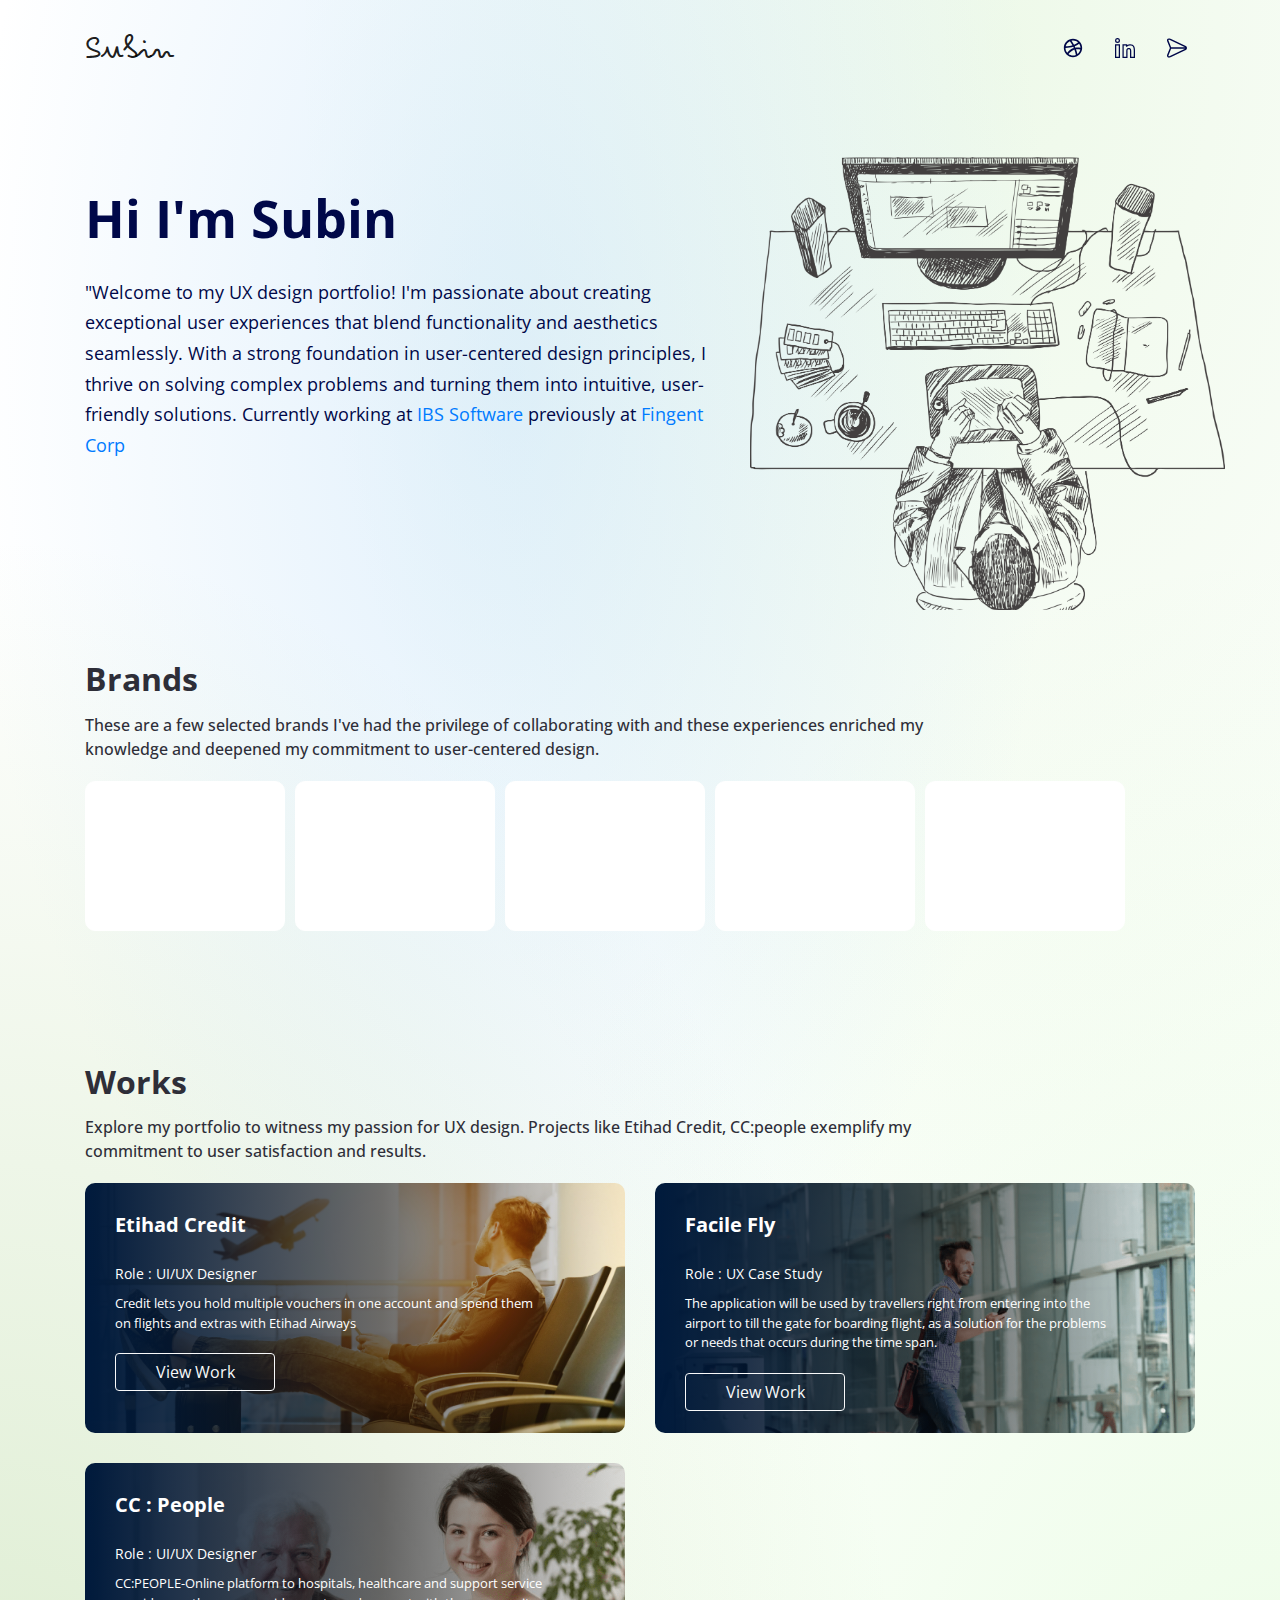
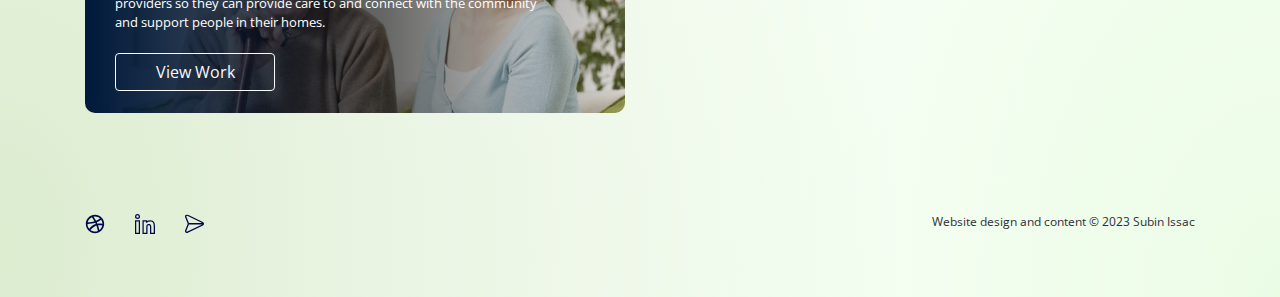
==== commit a2eeb4a4: "Update index.html" ====
--- a/index.html
+++ b/index.html
@@ -156,7 +156,7 @@
           CC:people exemplify my commitment to user satisfaction and results.</p>
       </h2>
       <div class="row">
-        <div class="col-6">
+        <div class="col-12 col-sm-12 col-md-12 col-xl-6">
           <div class="pb-5 card proj-4">
             <h5 class="font-weight-bold mb-3">Etihad Credit</h5>
             <h7 class="role">Role : UI/UX Designer</h7>
@@ -168,7 +168,7 @@
           </div>
 
         </div>
-        <div class="col-6">
+        <div class="col-12 col-sm-12 col-md-12 col-xl-6">
           <div class="pb-5 card proj-2">
             <h5 class="font-weight-bold mb-3">Facile Fly</h5>
             <h7 class="role">Role : UX Case Study</h7>
@@ -192,7 +192,7 @@
 
           </div> -->
 
-        <div class="col-6">
+        <div class="col-12 col-sm-12 col-md-12 col-xl-6">
           <div class="pb-5 card proj-3">
             <h5 class="font-weight-bold mb-3">CC : People</h5>
             <h7 class="role">Role : UI/UX Designer</h7>
--- a/css/index.css
+++ b/css/index.css
@@ -34,13 +34,14 @@
 }
 .card {
     background-color: #000;
-    padding: 50px;
+    padding: 30px;
     color: #fff;
     border: 0;
     border-radius: 10px;
     overflow: hidden;
     background-size: cover;
-    margin-bottom: 50px;
+    margin-bottom: 30px;
+    max-height: 250px;
 }
 
 .card:before {
@@ -77,7 +78,7 @@
 radial-gradient(at 0% 97%, hsla(207,96%,90%,15%) 0px, transparent 50%),
 radial-gradient(at 79% 2%, hsla(103,58%,65%,15%) 0px, transparent 50%); */
     overflow: hidden;
-    padding-bottom: 200px;
+    padding-bottom: 100px;
 }
 
 /* .Intro-section:before {
@@ -94,11 +95,12 @@
 .intro-image-img {
     position: absolute;
     max-width: 100%;
+    margin-top: 70px;
 }
 
 .intro-text {
     color: #000849;
-    padding-top: 160px;
+    padding-top: 100px;
 }
 
 .intro-text h1 {
@@ -132,7 +134,7 @@
 .sec-title {
     font-size: 32px !important;
     font-weight: bold;
-    margin: 0px 0px 50px;
+    margin: 0px 0px 20px;
     
 }
 
@@ -147,16 +149,16 @@
 }
 
 .role {
-    margin-top: 100px !important;
+    margin: 10px  0!important;
     margin-bottom: 0px;
 }
 
 .pro-discrp {
-    font-size: 14px;
-    margin-bottom: 50px;
+    font-size: 13px;
+    margin-bottom: 20px;
     width: calc(100% - 0vw);
     font-weight: 400;
-    line-height: 2;
+    line-height: 1.5;
 
 }
 
@@ -398,11 +400,14 @@
 /* MQ -----------------------------------------------------------------------*/
 @media (min-width: 992px) {
     .pro-discrp {
-        width: calc(100% - 29vw);
+        width: calc(100% - 50px);
     }
 
     .navbar-expand-lg .navbar-nav .nav-link {
         padding-left: 1.5rem;
+    }
+    .title-sub-text {
+        width: calc(100% - 250px);
     }
 }
 
@@ -452,4 +457,4 @@
     .card {
         padding: 20px;
     }
-}+}
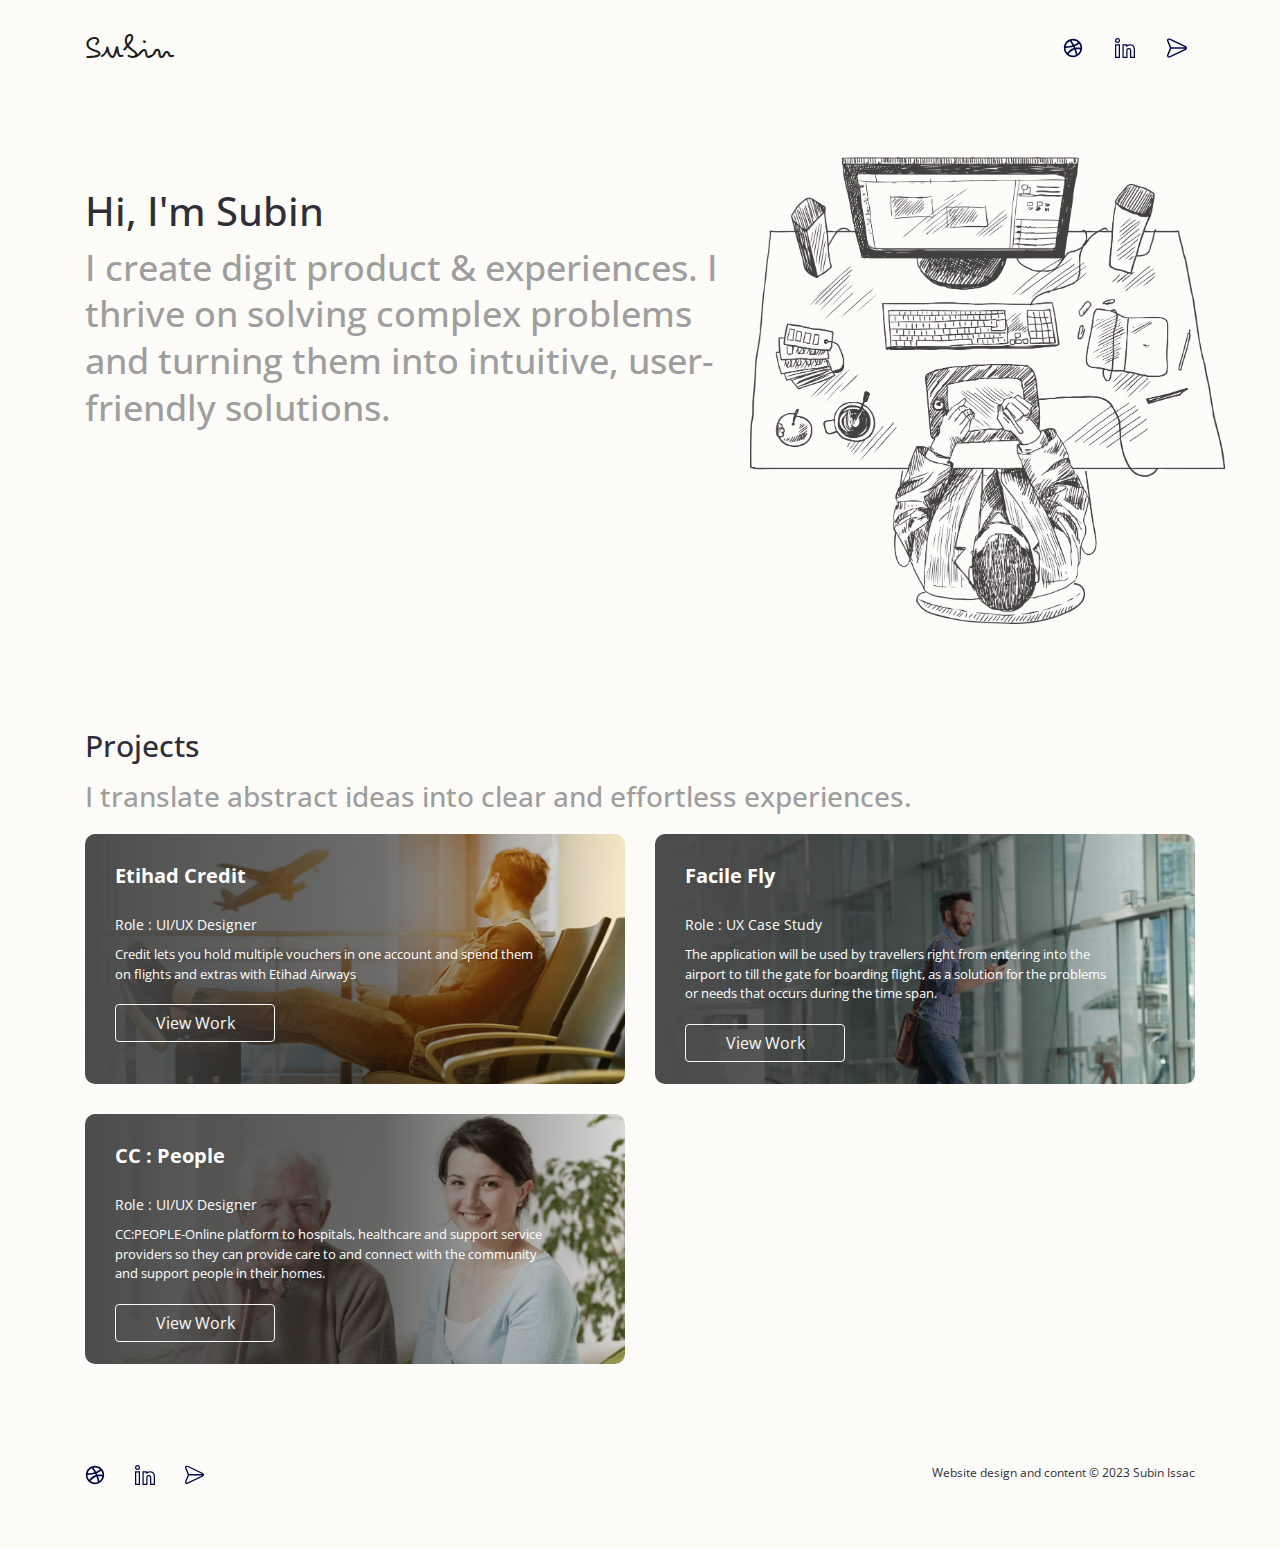
==== commit 72866405: "Update index.html" ====
--- a/index.html
+++ b/index.html
@@ -84,12 +84,8 @@
 
         <div class="col-12 order-1 order-lg-0 col-lg-7">
           <div class="intro-text">
-            <h1 class="font-weight-bold">Hi I'm Subin</h1>
-            <p>"Welcome to my UX design portfolio! I'm passionate about creating exceptional user experiences that blend
-              functionality and aesthetics seamlessly. With a strong foundation in user-centered design principles, I
-              thrive on solving complex problems and turning them into intuitive, user-friendly solutions. Currently
-              working at <a href="https://www.ibsplc.com/">IBS Software</a> previously at <a
-                href="https://www.fingent.com/">Fingent Corp</a></p>
+            <h1>Hi, I'm Subin</h1>
+            <p>I create digit product & experiences. I thrive on solving complex problems and turning them into intuitive, user-friendly solutions.</p>
 
           </div>
         </div>
@@ -114,7 +110,7 @@
       <img class="img-responsive" src="images/spiprocess.png" alt="ux-designer-kochi">
     </div>
   </section> -->
-  <div class="container">
+  <!-- <div class="container">
     <section class="brands">
       <h2 class="sec-title">
         Brands
@@ -147,13 +143,12 @@
         </ul>
       </div>
     </section>
-  </div>
+  </div> -->
   <section class="works-sec">
     <div class="container">
       <h2 class="sec-title">
-        Works
-        <p class="title-sub-text">Explore my portfolio to witness my passion for UX design. Projects like Etihad Credit,
-          CC:people exemplify my commitment to user satisfaction and results.</p>
+        Projects
+        <p class="title-sub-text">I translate abstract ideas into clear and effortless experiences.</p>
       </h2>
       <div class="row">
         <div class="col-12 col-sm-12 col-md-12 col-xl-6">
--- a/css/index.css
+++ b/css/index.css
@@ -2,11 +2,12 @@
     font-size: 14px;
     color: #2E2E38;
     font-family: 'Open Sans', sans-serif;
-    background-image: radial-gradient(at 40% 20%, hsl(206deg 81% 81% / 35%) 0px, transparent 50%), 
+    /* background-image: radial-gradient(at 40% 20%, hsl(206deg 81% 81% / 35%) 0px, transparent 50%), 
     radial-gradient(at 100% 100%, hsl(105.75deg 82% 74% / 21%) 0px, transparent 50%),
      radial-gradient(at 0% 0%, hsl(189deg 100% 56% / 0%) 0px, transparent 50%), 
      radial-gradient(at 0% 97%, hsl(94.07deg 43.85% 70.81% / 45%) 0px, transparent 50%), 
-     radial-gradient(at 79% 2%, hsla(103, 58%, 65%, 15%) 0px, transparent 50%);
+     radial-gradient(at 79% 2%, hsla(103, 58%, 65%, 15%) 0px, transparent 50%); */
+     background-color: #fdfcf9;
 }
 
 @font-face {
@@ -99,19 +100,22 @@
 }
 
 .intro-text {
-    color: #000849;
     padding-top: 100px;
+    font-size: 36px;
+
 }
 
 .intro-text h1 {
-    font-size: 52px;
-    margin-bottom: 28px;
+    margin-bottom: 10px;
+   
 }
 
 .intro-text p {
-    font-size: 18px;
-    line-height: 1.7;
+    line-height: 1.3;
     margin-bottom: 50px;
+    font-weight: 500;
+    color: #9e9e9e;
+ 
 }
 
 .middle-section {
@@ -125,15 +129,15 @@
 }
 
 .title-sub-text {
-    font-size: 16px;
+    font-size: 28px;
     margin-top: 14px;
     font-weight: 500;
-    line-height: 24px;
+    line-height: 1.3;
+    color: #9e9e9e;
 }
 
 .sec-title {
-    font-size: 32px !important;
-    font-weight: bold;
+    font-size: 30px !important;
     margin: 0px 0px 20px;
     
 }
@@ -163,19 +167,19 @@
 }
 
 .proj-1 {
-    background-image: linear-gradient(90deg, rgb(0 26 60) 0%, rgb(6 6 6 / 58%) 55%, rgb(255 255 255 / 0%) 100%), url(../images/realestate.png);
+    background-image: linear-gradient(90deg, rgb(77 77 77) 0%, rgb(6 6 6 / 58%) 55%, rgb(255 255 255 / 0%) 100%), url(../images/realestate.png);
 }
 
 .proj-2 {
-    background-image: linear-gradient(90deg, rgb(0 26 60) 0%, rgb(6 6 6 / 58%) 55%, rgb(255 255 255 / 0%) 100%), url(../images/facile-fly.png);
+    background-image: linear-gradient(90deg, rgb(77 77 77) 0%, rgb(6 6 6 / 58%) 55%, rgb(255 255 255 / 0%) 100%), url(../images/facile-fly.png);
 }
 
 .proj-3 {
-    background-image: linear-gradient(90deg, rgb(0 26 60) 0%, rgb(6 6 6 / 58%) 55%, rgb(255 255 255 / 0%) 100%), url(../images/ccpeople.png);
+    background-image: linear-gradient(90deg, rgb(77 77 77) 0%, rgb(6 6 6 / 58%) 55%, rgb(255 255 255 / 0%) 100%), url(../images/ccpeople.png);
 }
 
 .proj-4 {
-    background-image: linear-gradient(90deg, rgb(0 26 60) 0%, rgb(6 6 6 / 58%) 55%, rgb(255 255 255 / 0%) 100%), url(../images/etihad/head-img.webp);
+    background-image: linear-gradient(90deg, rgb(77 77 77) 0%, rgb(6 6 6 / 58%) 55%, rgb(255 255 255 / 0%) 100%), url(../images/etihad/head-img.webp);
 }
 
 .card.proj-1 h6:first-child {
@@ -327,6 +331,9 @@
     .Project-page .nav-link svg:hover, .Project-page .pro-footer-item svg:hover {
         fill: #007bff;
         }
+        .navbar-light .navbar-toggler {
+            border-color: rgb(0 0 0 / 0%);
+        }
 /* COmmon---end*/
 .brands{
     padding: 50px 0;
@@ -406,8 +413,8 @@
     .navbar-expand-lg .navbar-nav .nav-link {
         padding-left: 1.5rem;
     }
-    .title-sub-text {
-        width: calc(100% - 250px);
+    .Intro-section{
+        min-height: 678px;
     }
 }
 
@@ -432,7 +439,8 @@
 
     .intro-image-img {
        
-        opacity: .1;
+        opacity: .05;
+        margin-top: 0;
         
     }
 
@@ -445,7 +453,7 @@
 @media (max-width: 567px) {
     
     .intro-image-img {
-        opacity: .1;
+        opacity: .05;
         right: 0;
         top: unset;
     }
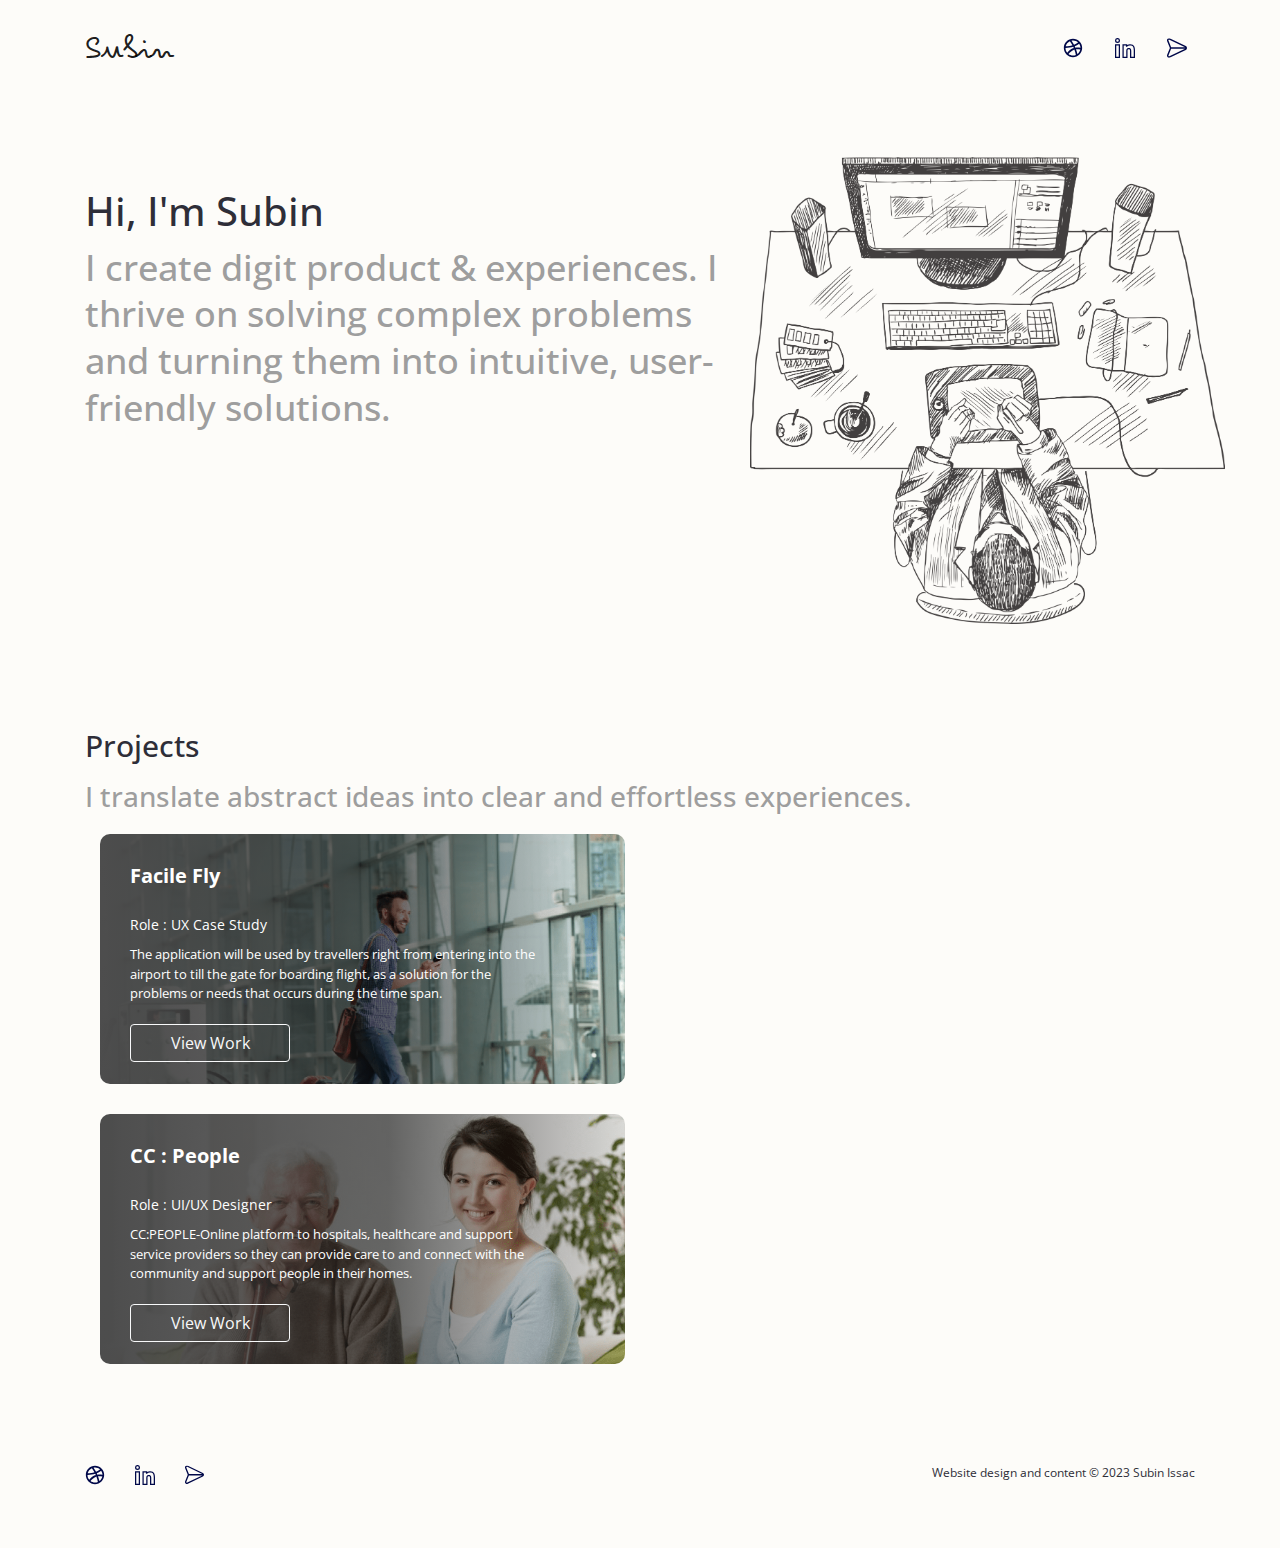
==== commit 76c98360: "Update index.html" ====
--- a/index.html
+++ b/index.html
@@ -151,7 +151,7 @@
         <p class="title-sub-text">I translate abstract ideas into clear and effortless experiences.</p>
       </h2>
       <div class="row">
-        <div class="col-12 col-sm-12 col-md-12 col-xl-6">
+<!--         <div class="col-12 col-sm-12 col-md-12 col-xl-6">
           <div class="pb-5 card proj-4">
             <h5 class="font-weight-bold mb-3">Etihad Credit</h5>
             <h7 class="role">Role : UI/UX Designer</h7>
@@ -160,7 +160,7 @@
               with Etihad Airways</p>
             <a type="button" class="btn btn-outline-light" href="./project-4.html">View Work</a>
 
-          </div>
+          </div> -->
 
         </div>
         <div class="col-12 col-sm-12 col-md-12 col-xl-6">
--- a/css/index.css
+++ b/css/index.css
@@ -28,7 +28,7 @@
     z-index: 999;
 }
 .navbar-light .navbar-nav .nav-link{
-    color: #0081ef;
+    color: #000;
 }
 .navbar-light .navbar-nav .nav-link:hover{
     color: #000849 !important;
@@ -319,8 +319,9 @@
     
   }
   .nav-icon-text{
-      margin-left: 15px;
+      margin-left: 10px;
       font-size: 16px;
+      text-decoration: underline;
   }
   .nav-link svg:hover, .pro-footer-item svg:hover {
     fill: #007bff;
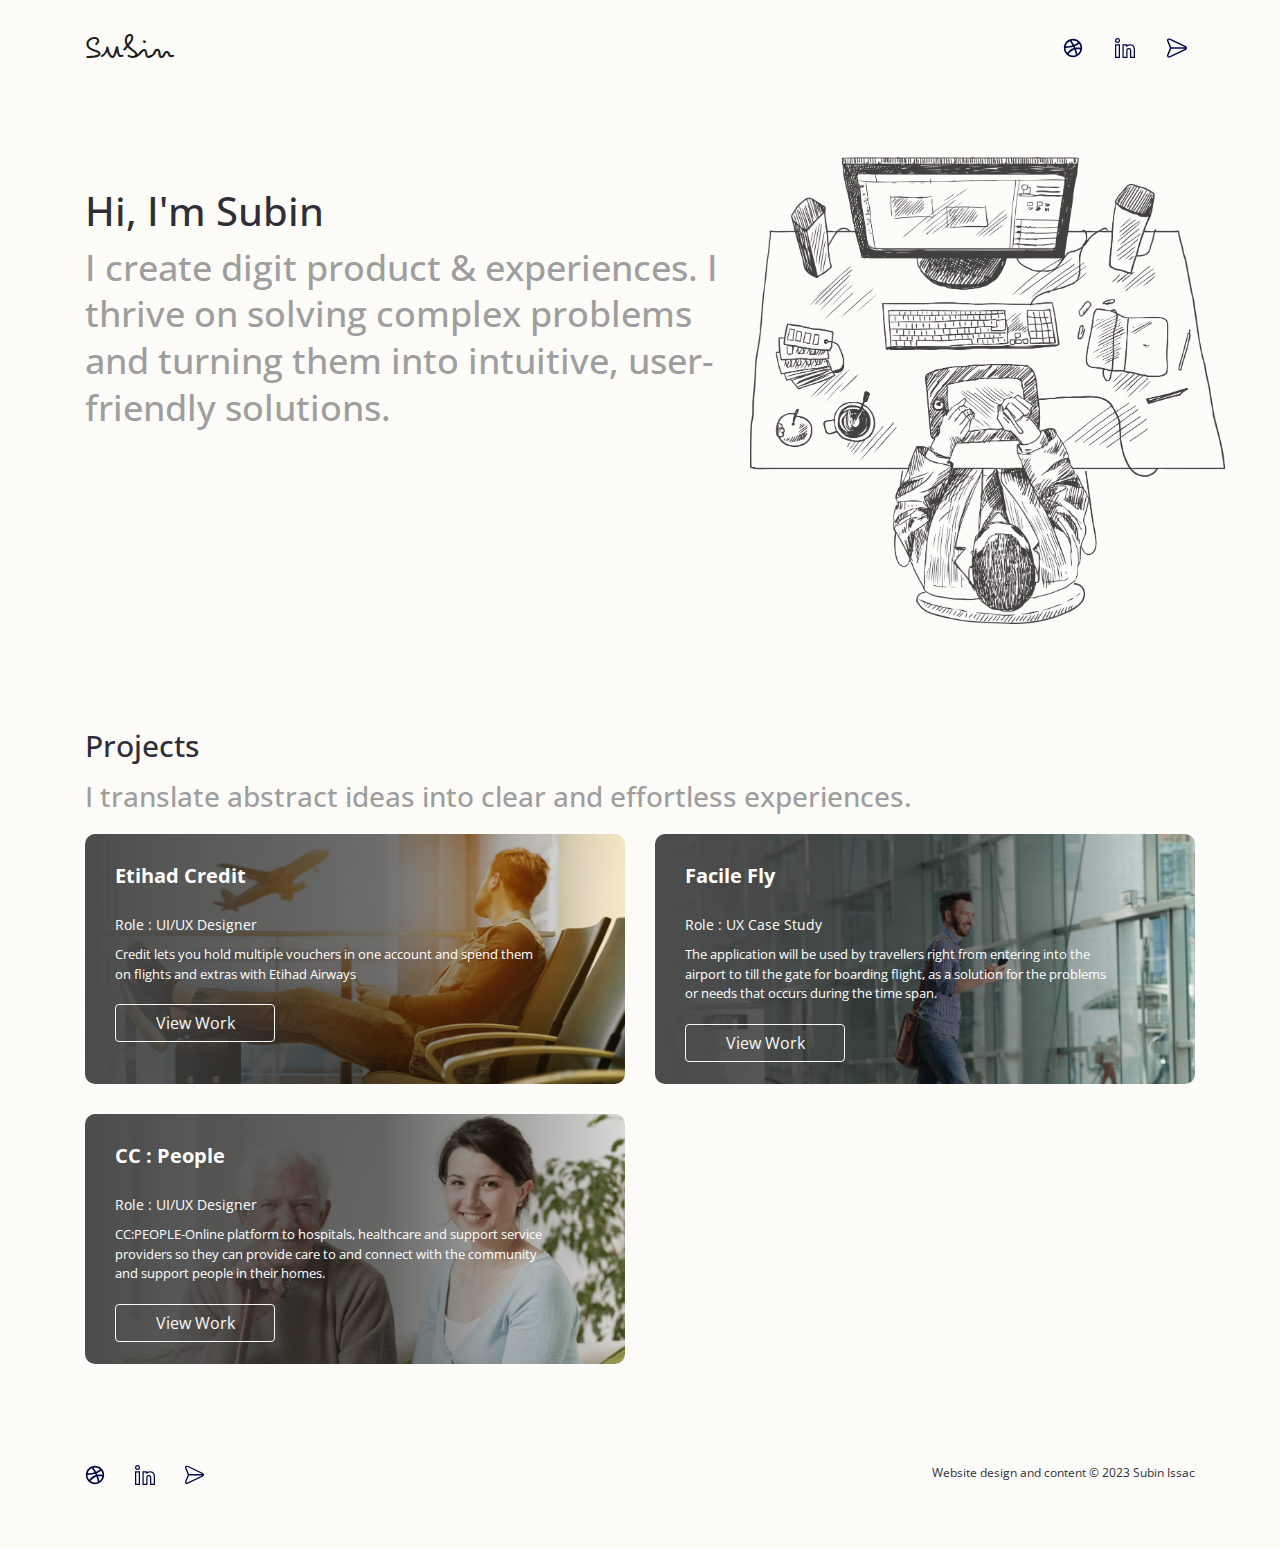
==== commit 8717a9d3: "Update index.html" ====
--- a/index.html
+++ b/index.html
@@ -151,7 +151,7 @@
         <p class="title-sub-text">I translate abstract ideas into clear and effortless experiences.</p>
       </h2>
       <div class="row">
-<!--         <div class="col-12 col-sm-12 col-md-12 col-xl-6">
+<div class="col-12 col-sm-12 col-md-12 col-xl-6">
           <div class="pb-5 card proj-4">
             <h5 class="font-weight-bold mb-3">Etihad Credit</h5>
             <h7 class="role">Role : UI/UX Designer</h7>
@@ -160,7 +160,7 @@
               with Etihad Airways</p>
             <a type="button" class="btn btn-outline-light" href="./project-4.html">View Work</a>
 
-          </div> -->
+          </div> 
 
         </div>
         <div class="col-12 col-sm-12 col-md-12 col-xl-6">
